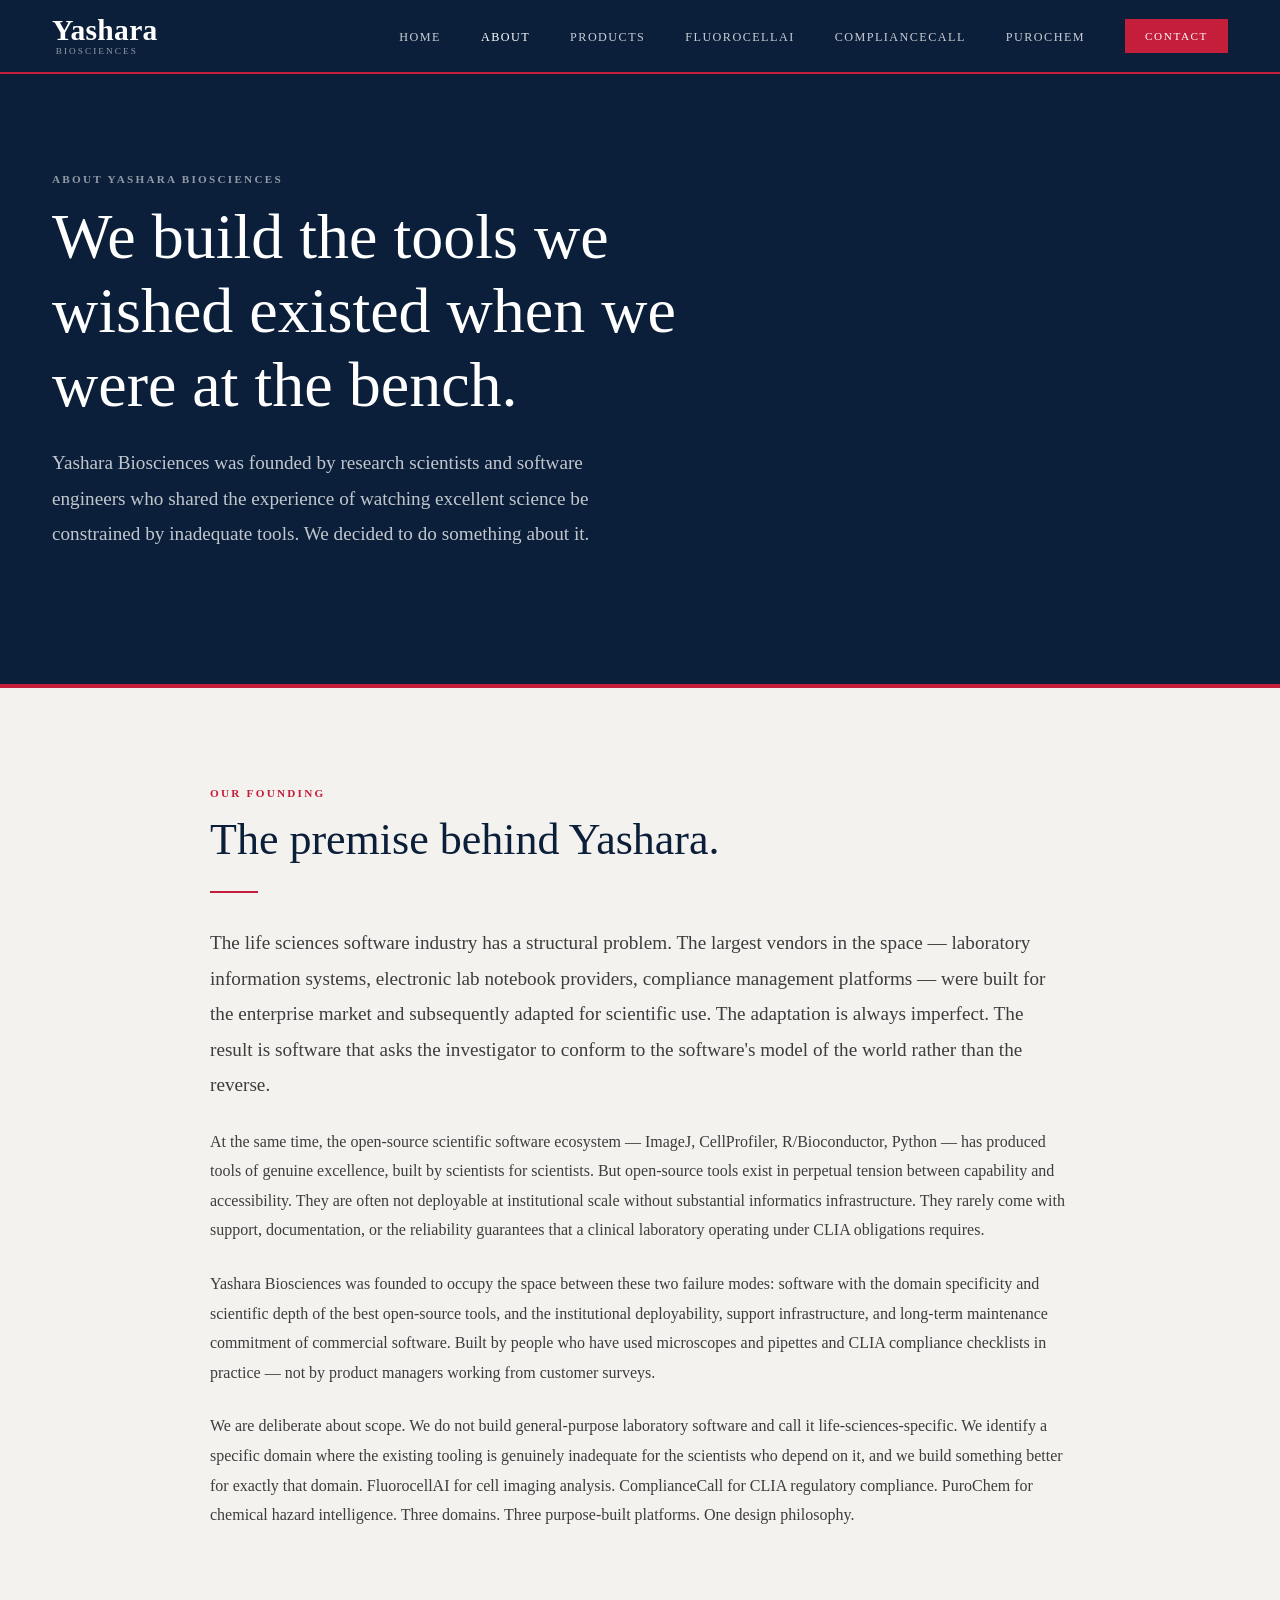
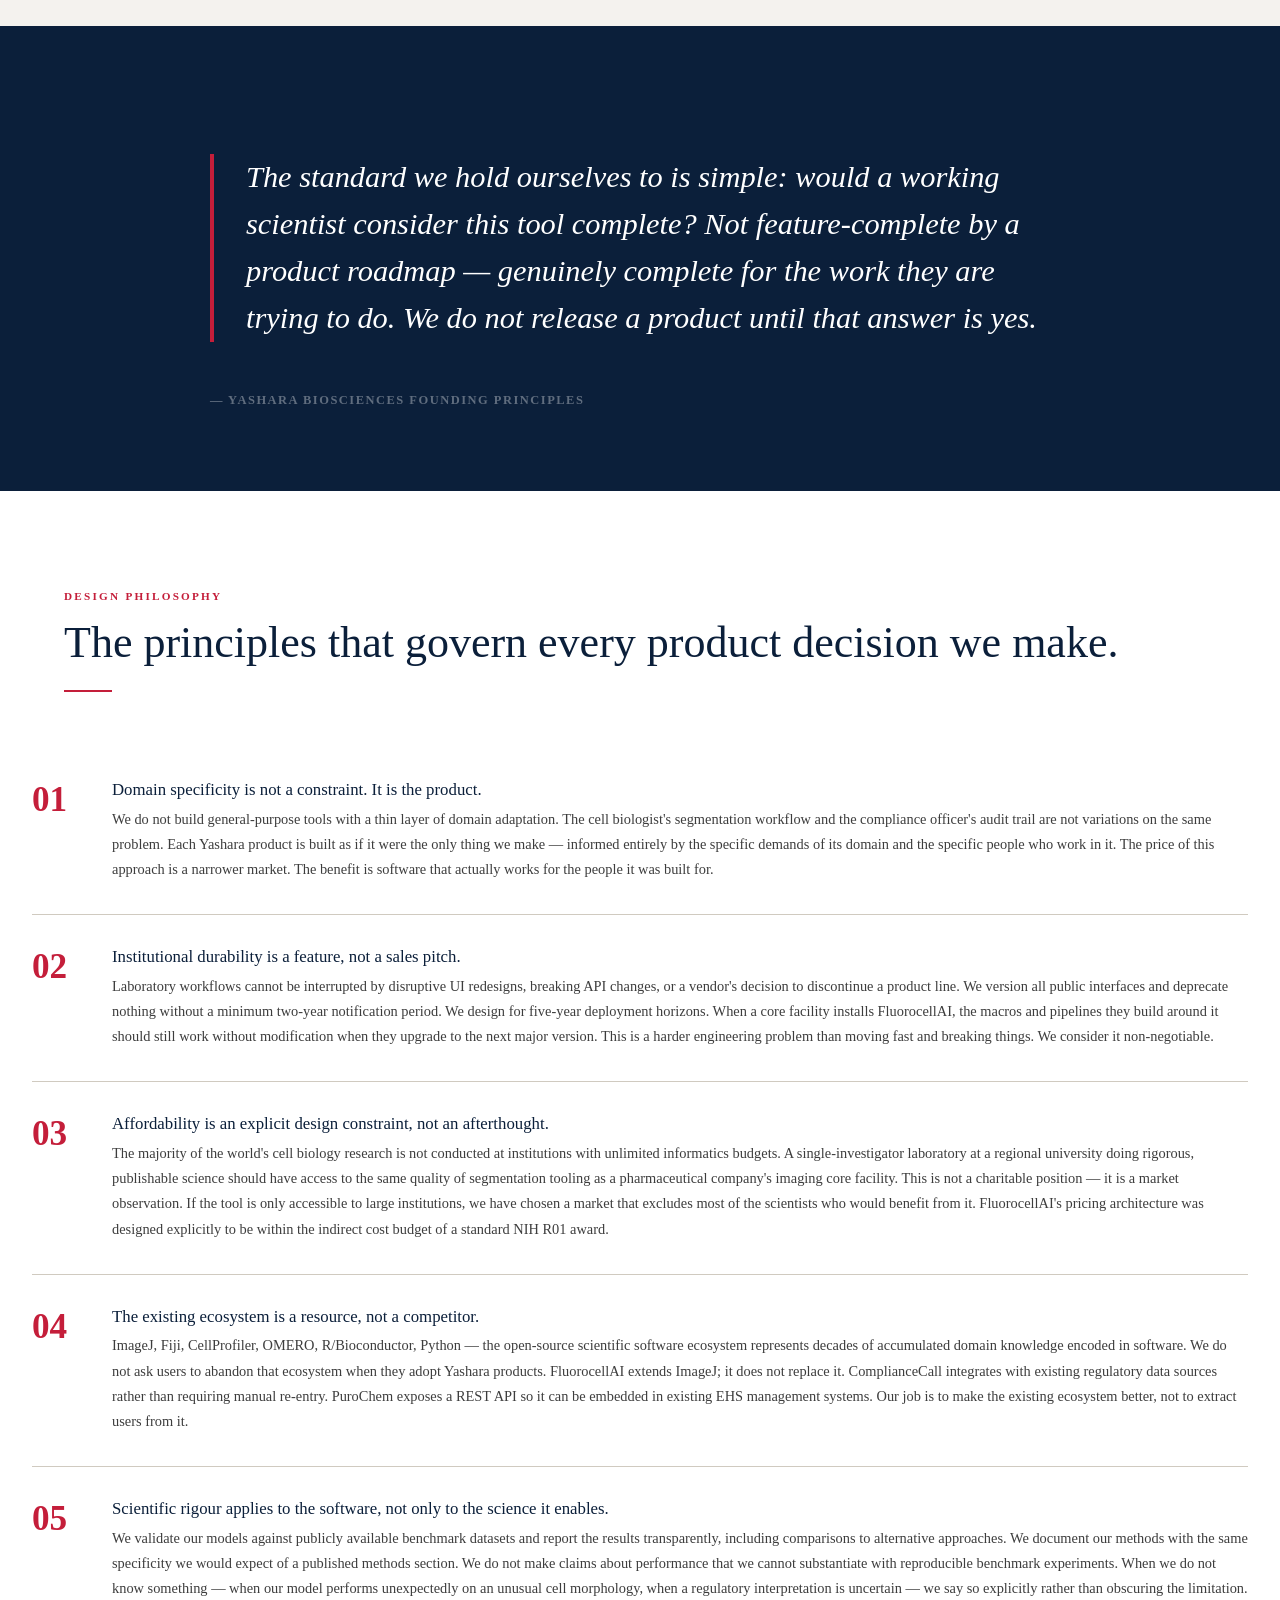
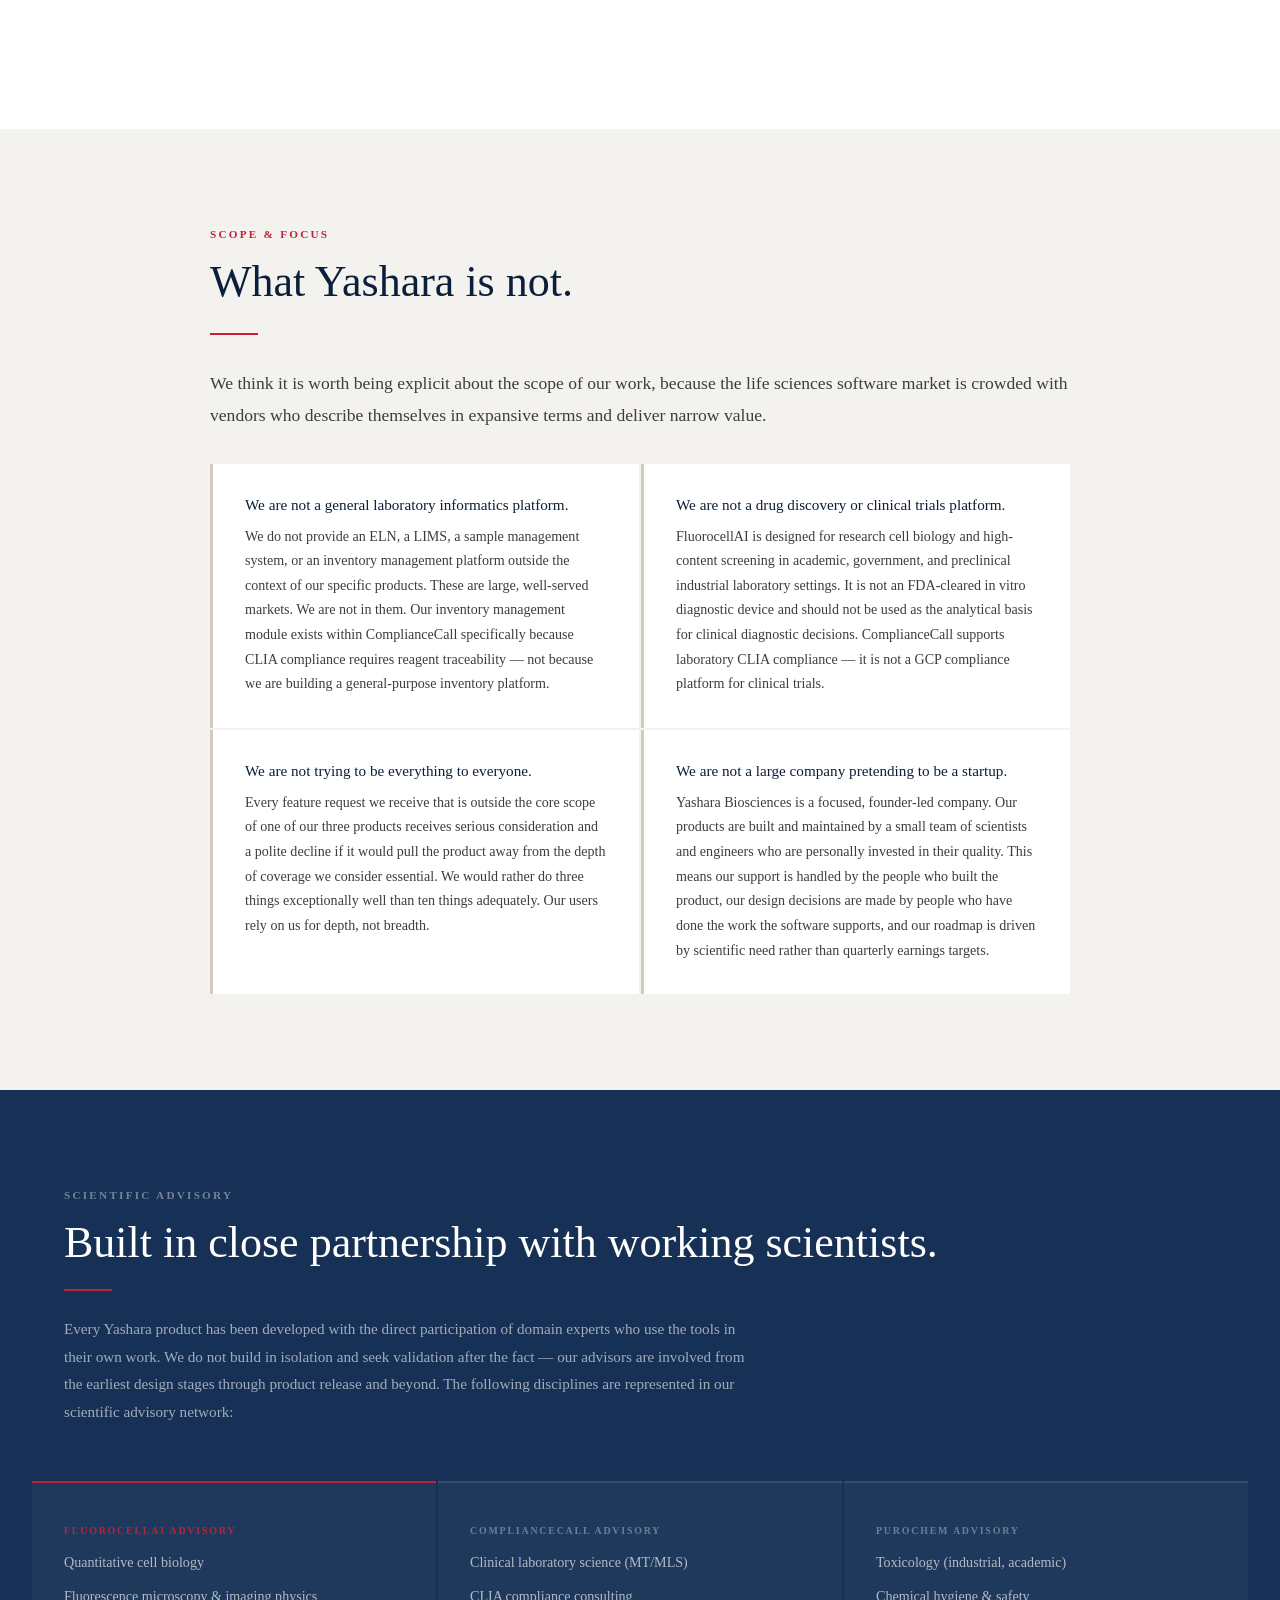
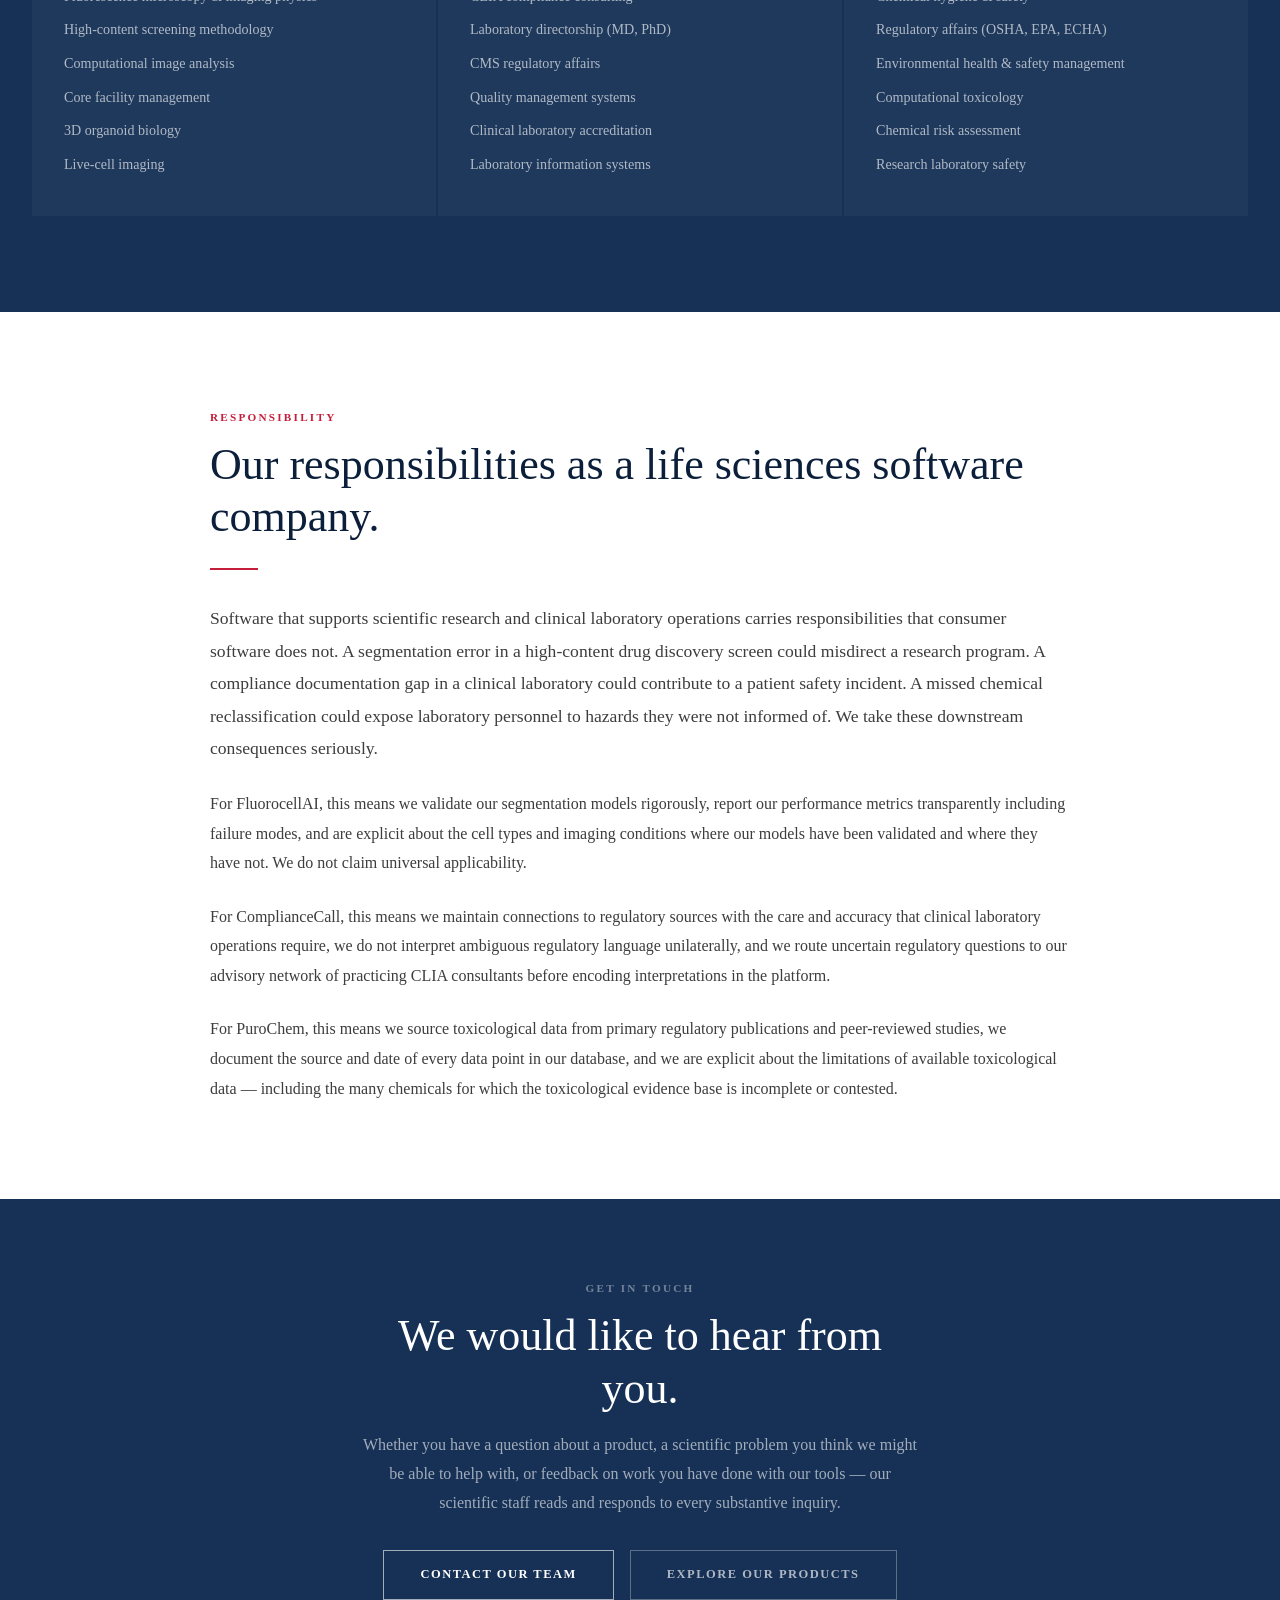
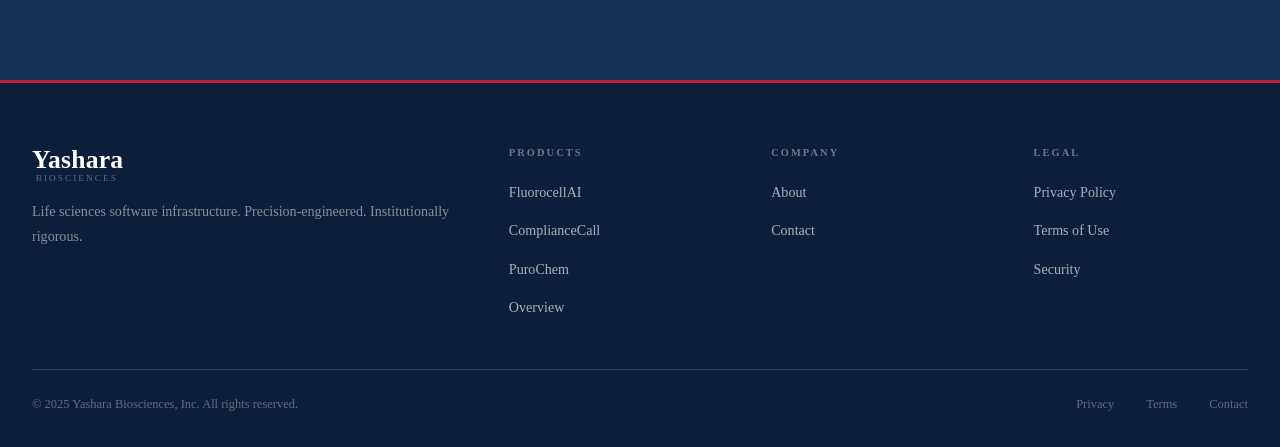
==== about.html @ 7030100b "Launch Yashara Biosciences website Full static site: homepage, about, products, FluorocellAI, Compli" ====
<!DOCTYPE html>
<html lang="en">
<head>
    <meta charset="UTF-8">
    <meta name="viewport" content="width=device-width, initial-scale=1.0">
    <title>About — Yashara Biosciences</title>
    <meta name="description" content="Yashara Biosciences: our founding premise, design philosophy, and the people building precision software infrastructure for the life sciences.">
    <link rel="icon" href="favicon.svg" type="image/svg+xml">
    <link rel="stylesheet" href="css/style.css">
    <link rel="stylesheet" href="css/product-themes.css">
</head>
<body>

<header class="site-header">
    <div class="nav-container">
        <a href="index.html" class="nav-logo"><span class="nav-logo-main">Yashara</span><span class="nav-logo-sub">Biosciences</span></a>
        <nav class="desktop-nav">
            <ul>
                <li><a href="index.html">Home</a></li>
                <li><a href="about.html" class="active">About</a></li>
                <li><a href="products.html">Products</a></li>
                <li><a href="fluorocellai.html">FluorocellAI</a></li>
                <li><a href="compliancecall.html">ComplianceCall</a></li>
                <li><a href="purochem.html">PuroChem</a></li>
                <li><a href="contact.html" class="nav-cta btn">Contact</a></li>
            </ul>
        </nav>
        <button class="hamburger" aria-label="Open menu"><span></span><span></span><span></span></button>
    </div>
    <nav class="mobile-nav">
        <button class="close-mobile-nav">&times;</button>
        <ul>
            <li><a href="index.html">Home</a></li>
            <li><a href="about.html">About</a></li>
            <li><a href="products.html">Products</a></li>
            <li><a href="fluorocellai.html">FluorocellAI</a></li>
            <li><a href="compliancecall.html">ComplianceCall</a></li>
            <li><a href="purochem.html">PuroChem</a></li>
            <li><a href="contact.html">Contact</a></li>
        </ul>
    </nav>
</header>

<!-- ===================== HERO ===================== -->
<section class="hero" style="min-height:420px;">
    <div class="hero-content" style="padding:6rem 2rem;">
        <span class="eyebrow">About Yashara Biosciences</span>
        <h1 class="hero-title" style="max-width:720px;">We build the tools we wished existed when we were at the bench.</h1>
        <p class="hero-body" style="max-width:580px;">Yashara Biosciences was founded by research scientists and software engineers who shared the experience of watching excellent science be constrained by inadequate tools. We decided to do something about it.</p>
    </div>
</section>

<!-- ===================== FOUNDING STORY ===================== -->
<section class="band-light" style="padding:6rem 2rem;">
    <div style="max-width:860px;margin:0 auto;">
        <span class="eyebrow">Our Founding</span>
        <h2 class="display-2" style="margin-bottom:1.5rem;">The premise behind Yashara.</h2>
        <span class="section-rule"></span>
        <div style="margin-top:2rem;display:flex;flex-direction:column;gap:1.5rem;">
            <p style="font-family:var(--font-serif);font-size:clamp(1.05rem,1.5vw,1.2rem);color:var(--text-mid);line-height:1.85;">The life sciences software industry has a structural problem. The largest vendors in the space — laboratory information systems, electronic lab notebook providers, compliance management platforms — were built for the enterprise market and subsequently adapted for scientific use. The adaptation is always imperfect. The result is software that asks the investigator to conform to the software's model of the world rather than the reverse.</p>
            <p style="line-height:1.85;color:var(--text-mid);">At the same time, the open-source scientific software ecosystem — ImageJ, CellProfiler, R/Bioconductor, Python — has produced tools of genuine excellence, built by scientists for scientists. But open-source tools exist in perpetual tension between capability and accessibility. They are often not deployable at institutional scale without substantial informatics infrastructure. They rarely come with support, documentation, or the reliability guarantees that a clinical laboratory operating under CLIA obligations requires.</p>
            <p style="line-height:1.85;color:var(--text-mid);">Yashara Biosciences was founded to occupy the space between these two failure modes: software with the domain specificity and scientific depth of the best open-source tools, and the institutional deployability, support infrastructure, and long-term maintenance commitment of commercial software. Built by people who have used microscopes and pipettes and CLIA compliance checklists in practice — not by product managers working from customer surveys.</p>
            <p style="line-height:1.85;color:var(--text-mid);">We are deliberate about scope. We do not build general-purpose laboratory software and call it life-sciences-specific. We identify a specific domain where the existing tooling is genuinely inadequate for the scientists who depend on it, and we build something better for exactly that domain. FluorocellAI for cell imaging analysis. ComplianceCall for CLIA regulatory compliance. PuroChem for chemical hazard intelligence. Three domains. Three purpose-built platforms. One design philosophy.</p>
        </div>
    </div>
</section>

<!-- ===================== PULL QUOTE ===================== -->
<section style="background:var(--navy);padding:5rem 2rem;">
    <div style="max-width:860px;margin:0 auto;">
        <div class="pull-quote" style="border-left-color:var(--red);color:#fff;max-width:100%;">
            The standard we hold ourselves to is simple: would a working scientist consider this tool complete? Not feature-complete by a product roadmap — genuinely complete for the work they are trying to do. We do not release a product until that answer is yes.
        </div>
        <div style="margin-top:1.5rem;font-size:0.78rem;font-weight:600;letter-spacing:0.12em;text-transform:uppercase;color:rgba(255,255,255,0.35);">— Yashara Biosciences Founding Principles</div>
    </div>
</section>

<!-- ===================== DESIGN PRINCIPLES ===================== -->
<section class="band-white" style="padding:6rem 2rem;">
    <div class="section-header">
        <span class="eyebrow">Design Philosophy</span>
        <h2 class="display-2">The principles that govern every product decision we make.</h2>
        <span class="section-rule"></span>
    </div>
    <div style="max-width:var(--max-w);margin:0 auto;">
        <div class="process-steps">
            <div class="process-step">
                <div class="process-step-num"></div>
                <div class="process-step-content">
                    <h4>Domain specificity is not a constraint. It is the product.</h4>
                    <p>We do not build general-purpose tools with a thin layer of domain adaptation. The cell biologist's segmentation workflow and the compliance officer's audit trail are not variations on the same problem. Each Yashara product is built as if it were the only thing we make — informed entirely by the specific demands of its domain and the specific people who work in it. The price of this approach is a narrower market. The benefit is software that actually works for the people it was built for.</p>
                </div>
            </div>
            <div class="process-step">
                <div class="process-step-num"></div>
                <div class="process-step-content">
                    <h4>Institutional durability is a feature, not a sales pitch.</h4>
                    <p>Laboratory workflows cannot be interrupted by disruptive UI redesigns, breaking API changes, or a vendor's decision to discontinue a product line. We version all public interfaces and deprecate nothing without a minimum two-year notification period. We design for five-year deployment horizons. When a core facility installs FluorocellAI, the macros and pipelines they build around it should still work without modification when they upgrade to the next major version. This is a harder engineering problem than moving fast and breaking things. We consider it non-negotiable.</p>
                </div>
            </div>
            <div class="process-step">
                <div class="process-step-num"></div>
                <div class="process-step-content">
                    <h4>Affordability is an explicit design constraint, not an afterthought.</h4>
                    <p>The majority of the world's cell biology research is not conducted at institutions with unlimited informatics budgets. A single-investigator laboratory at a regional university doing rigorous, publishable science should have access to the same quality of segmentation tooling as a pharmaceutical company's imaging core facility. This is not a charitable position — it is a market observation. If the tool is only accessible to large institutions, we have chosen a market that excludes most of the scientists who would benefit from it. FluorocellAI's pricing architecture was designed explicitly to be within the indirect cost budget of a standard NIH R01 award.</p>
                </div>
            </div>
            <div class="process-step">
                <div class="process-step-num"></div>
                <div class="process-step-content">
                    <h4>The existing ecosystem is a resource, not a competitor.</h4>
                    <p>ImageJ, Fiji, CellProfiler, OMERO, R/Bioconductor, Python — the open-source scientific software ecosystem represents decades of accumulated domain knowledge encoded in software. We do not ask users to abandon that ecosystem when they adopt Yashara products. FluorocellAI extends ImageJ; it does not replace it. ComplianceCall integrates with existing regulatory data sources rather than requiring manual re-entry. PuroChem exposes a REST API so it can be embedded in existing EHS management systems. Our job is to make the existing ecosystem better, not to extract users from it.</p>
                </div>
            </div>
            <div class="process-step">
                <div class="process-step-num"></div>
                <div class="process-step-content">
                    <h4>Scientific rigour applies to the software, not only to the science it enables.</h4>
                    <p>We validate our models against publicly available benchmark datasets and report the results transparently, including comparisons to alternative approaches. We document our methods with the same specificity we would expect of a published methods section. We do not make claims about performance that we cannot substantiate with reproducible benchmark experiments. When we do not know something — when our model performs unexpectedly on an unusual cell morphology, when a regulatory interpretation is uncertain — we say so explicitly rather than obscuring the limitation.</p>
                </div>
            </div>
        </div>
    </div>
</section>

<!-- ===================== WHAT WE ARE NOT ===================== -->
<section class="band-light" style="padding:6rem 2rem;">
    <div style="max-width:860px;margin:0 auto;">
        <span class="eyebrow">Scope &amp; Focus</span>
        <h2 class="display-2" style="margin-bottom:1.5rem;">What Yashara is not.</h2>
        <span class="section-rule"></span>
        <p style="margin-top:2rem;font-family:var(--font-serif);font-size:1.1rem;line-height:1.85;color:var(--text-mid);margin-bottom:1.5rem;">We think it is worth being explicit about the scope of our work, because the life sciences software market is crowded with vendors who describe themselves in expansive terms and deliver narrow value.</p>
        <div style="display:grid;grid-template-columns:1fr 1fr;gap:2px;margin-top:2rem;">
            <div style="background:var(--white);padding:2rem 2rem;border-left:3px solid var(--rule);">
                <h4 style="font-size:0.95rem;color:var(--navy);margin-bottom:0.6rem;">We are not a general laboratory informatics platform.</h4>
                <p style="font-size:0.88rem;line-height:1.75;color:var(--text-mid);">We do not provide an ELN, a LIMS, a sample management system, or an inventory management platform outside the context of our specific products. These are large, well-served markets. We are not in them. Our inventory management module exists within ComplianceCall specifically because CLIA compliance requires reagent traceability — not because we are building a general-purpose inventory platform.</p>
            </div>
            <div style="background:var(--white);padding:2rem 2rem;border-left:3px solid var(--rule);">
                <h4 style="font-size:0.95rem;color:var(--navy);margin-bottom:0.6rem;">We are not a drug discovery or clinical trials platform.</h4>
                <p style="font-size:0.88rem;line-height:1.75;color:var(--text-mid);">FluorocellAI is designed for research cell biology and high-content screening in academic, government, and preclinical industrial laboratory settings. It is not an FDA-cleared in vitro diagnostic device and should not be used as the analytical basis for clinical diagnostic decisions. ComplianceCall supports laboratory CLIA compliance — it is not a GCP compliance platform for clinical trials.</p>
            </div>
            <div style="background:var(--white);padding:2rem 2rem;border-left:3px solid var(--rule);">
                <h4 style="font-size:0.95rem;color:var(--navy);margin-bottom:0.6rem;">We are not trying to be everything to everyone.</h4>
                <p style="font-size:0.88rem;line-height:1.75;color:var(--text-mid);">Every feature request we receive that is outside the core scope of one of our three products receives serious consideration and a polite decline if it would pull the product away from the depth of coverage we consider essential. We would rather do three things exceptionally well than ten things adequately. Our users rely on us for depth, not breadth.</p>
            </div>
            <div style="background:var(--white);padding:2rem 2rem;border-left:3px solid var(--rule);">
                <h4 style="font-size:0.95rem;color:var(--navy);margin-bottom:0.6rem;">We are not a large company pretending to be a startup.</h4>
                <p style="font-size:0.88rem;line-height:1.75;color:var(--text-mid);">Yashara Biosciences is a focused, founder-led company. Our products are built and maintained by a small team of scientists and engineers who are personally invested in their quality. This means our support is handled by the people who built the product, our design decisions are made by people who have done the work the software supports, and our roadmap is driven by scientific need rather than quarterly earnings targets.</p>
            </div>
        </div>
    </div>
</section>

<!-- ===================== SCIENTIFIC ADVISORY ===================== -->
<section class="band-dark" style="padding:6rem 2rem;">
    <div class="section-header" style="max-width:var(--max-w);margin-bottom:3.5rem;">
        <span class="eyebrow" style="color:rgba(255,255,255,0.4);">Scientific Advisory</span>
        <h2 class="display-2" style="color:#fff;margin-bottom:0.75rem;">Built in close partnership with working scientists.</h2>
        <span class="section-rule"></span>
        <p style="color:rgba(255,255,255,0.6);font-size:0.95rem;line-height:1.8;max-width:700px;margin-top:1.5rem;">Every Yashara product has been developed with the direct participation of domain experts who use the tools in their own work. We do not build in isolation and seek validation after the fact — our advisors are involved from the earliest design stages through product release and beyond. The following disciplines are represented in our scientific advisory network:</p>
    </div>
    <div style="max-width:var(--max-w);margin:0 auto;display:grid;grid-template-columns:repeat(3,1fr);gap:2px;">
        <div style="background:rgba(255,255,255,0.04);padding:2.5rem 2rem;border-top:2px solid var(--red);">
            <div style="font-size:0.62rem;font-weight:600;letter-spacing:0.18em;text-transform:uppercase;color:var(--red);margin-bottom:0.75rem;">FluorocellAI Advisory</div>
            <ul style="list-style:none;display:flex;flex-direction:column;gap:0.65rem;font-size:0.88rem;color:rgba(255,255,255,0.65);">
                <li>Quantitative cell biology</li>
                <li>Fluorescence microscopy &amp; imaging physics</li>
                <li>High-content screening methodology</li>
                <li>Computational image analysis</li>
                <li>Core facility management</li>
                <li>3D organoid biology</li>
                <li>Live-cell imaging</li>
            </ul>
        </div>
        <div style="background:rgba(255,255,255,0.04);padding:2.5rem 2rem;border-top:2px solid rgba(255,255,255,0.1);">
            <div style="font-size:0.62rem;font-weight:600;letter-spacing:0.18em;text-transform:uppercase;color:rgba(255,255,255,0.35);margin-bottom:0.75rem;">ComplianceCall Advisory</div>
            <ul style="list-style:none;display:flex;flex-direction:column;gap:0.65rem;font-size:0.88rem;color:rgba(255,255,255,0.65);">
                <li>Clinical laboratory science (MT/MLS)</li>
                <li>CLIA compliance consulting</li>
                <li>Laboratory directorship (MD, PhD)</li>
                <li>CMS regulatory affairs</li>
                <li>Quality management systems</li>
                <li>Clinical laboratory accreditation</li>
                <li>Laboratory information systems</li>
            </ul>
        </div>
        <div style="background:rgba(255,255,255,0.04);padding:2.5rem 2rem;border-top:2px solid rgba(255,255,255,0.1);">
            <div style="font-size:0.62rem;font-weight:600;letter-spacing:0.18em;text-transform:uppercase;color:rgba(255,255,255,0.35);margin-bottom:0.75rem;">PuroChem Advisory</div>
            <ul style="list-style:none;display:flex;flex-direction:column;gap:0.65rem;font-size:0.88rem;color:rgba(255,255,255,0.65);">
                <li>Toxicology (industrial, academic)</li>
                <li>Chemical hygiene &amp; safety</li>
                <li>Regulatory affairs (OSHA, EPA, ECHA)</li>
                <li>Environmental health &amp; safety management</li>
                <li>Computational toxicology</li>
                <li>Chemical risk assessment</li>
                <li>Research laboratory safety</li>
            </ul>
        </div>
    </div>
</section>

<!-- ===================== APPROACH TO RESEARCH ETHICS ===================== -->
<section class="band-white" style="padding:6rem 2rem;">
    <div style="max-width:860px;margin:0 auto;">
        <span class="eyebrow">Responsibility</span>
        <h2 class="display-2" style="margin-bottom:1.5rem;">Our responsibilities as a life sciences software company.</h2>
        <span class="section-rule"></span>
        <div style="margin-top:2rem;display:flex;flex-direction:column;gap:1.5rem;">
            <p style="font-family:var(--font-serif);font-size:1.1rem;line-height:1.85;color:var(--text-mid);">Software that supports scientific research and clinical laboratory operations carries responsibilities that consumer software does not. A segmentation error in a high-content drug discovery screen could misdirect a research program. A compliance documentation gap in a clinical laboratory could contribute to a patient safety incident. A missed chemical reclassification could expose laboratory personnel to hazards they were not informed of. We take these downstream consequences seriously.</p>
            <p style="line-height:1.85;color:var(--text-mid);">For FluorocellAI, this means we validate our segmentation models rigorously, report our performance metrics transparently including failure modes, and are explicit about the cell types and imaging conditions where our models have been validated and where they have not. We do not claim universal applicability.</p>
            <p style="line-height:1.85;color:var(--text-mid);">For ComplianceCall, this means we maintain connections to regulatory sources with the care and accuracy that clinical laboratory operations require, we do not interpret ambiguous regulatory language unilaterally, and we route uncertain regulatory questions to our advisory network of practicing CLIA consultants before encoding interpretations in the platform.</p>
            <p style="line-height:1.85;color:var(--text-mid);">For PuroChem, this means we source toxicological data from primary regulatory publications and peer-reviewed studies, we document the source and date of every data point in our database, and we are explicit about the limitations of available toxicological data — including the many chemicals for which the toxicological evidence base is incomplete or contested.</p>
        </div>
    </div>
</section>

<!-- ===================== CONTACT CTA ===================== -->
<section class="band-dark" style="padding:5rem 2rem;text-align:center;">
    <div style="max-width:560px;margin:0 auto;" class="fade-up">
        <span class="eyebrow" style="color:rgba(255,255,255,0.4);">Get in Touch</span>
        <h2 class="display-2" style="color:#fff;margin-bottom:1rem;">We would like to hear from you.</h2>
        <p style="color:rgba(255,255,255,0.6);line-height:1.8;margin-bottom:2rem;">Whether you have a question about a product, a scientific problem you think we might be able to help with, or feedback on work you have done with our tools — our scientific staff reads and responds to every substantive inquiry.</p>
        <div style="display:flex;gap:1rem;justify-content:center;flex-wrap:wrap;">
            <a href="contact.html" class="btn btn-white">Contact Our Team</a>
            <a href="products.html" class="btn" style="border-color:rgba(255,255,255,0.3);color:rgba(255,255,255,0.65);">Explore Our Products</a>
        </div>
    </div>
</section>

<footer class="site-footer">
    <div class="footer-grid">
        <div class="footer-brand">
            <a href="index.html" class="nav-logo" style="text-decoration:none;"><span class="nav-logo-main">Yashara</span><span class="nav-logo-sub">Biosciences</span></a>
            <p>Life sciences software infrastructure. Precision-engineered. Institutionally rigorous.</p>
        </div>
        <div class="footer-col"><h5>Products</h5><ul><li><a href="fluorocellai.html">FluorocellAI</a></li><li><a href="compliancecall.html">ComplianceCall</a></li><li><a href="purochem.html">PuroChem</a></li><li><a href="products.html">Overview</a></li></ul></div>
        <div class="footer-col"><h5>Company</h5><ul><li><a href="about.html">About</a></li><li><a href="contact.html">Contact</a></li></ul></div>
        <div class="footer-col"><h5>Legal</h5><ul><li><a href="privacy.html">Privacy Policy</a></li><li><a href="terms.html">Terms of Use</a></li><li><a href="security.html">Security</a></li></ul></div>
    </div>
    <div class="footer-bottom">
        <p>&copy; 2025 Yashara Biosciences, Inc. All rights reserved.</p>
        <div style="display:flex;gap:2rem;"><a href="privacy.html">Privacy</a><a href="terms.html">Terms</a><a href="contact.html">Contact</a></div>
    </div>
</footer>
<script src="js/main.js"></script>
</body>
</html>
---- css/style.css ----
/* =========================================================
   YASHARA BIOSCIENCES — Core Stylesheet
   Austere, formal, enterprise life-sciences design
   ========================================================= */

/* System serif stack — no external font dependency */

/* ---------------------------------------------------------
   Custom Properties
   --------------------------------------------------------- */
:root {
    --navy:        #0B1F3A;   /* primary deep navy */
    --navy-mid:    #163155;   /* section backgrounds */
    --red:         #C41E3A;   /* Yashara accent red */
    --red-dark:    #9B1629;
    --off-white:   #F4F2EE;   /* page background */
    --white:       #FFFFFF;
    --text-dark:   #1A1A1A;
    --text-mid:    #3D3D3D;
    --text-light:  #6B6B6B;
    --rule:        #D0CAC0;   /* horizontal rule color */
    --rule-light:  rgba(255,255,255,0.15);

    --font-serif:  'Times New Roman', Times, Georgia, serif;
    --font-sans:   'Palatino Linotype', Palatino, 'Book Antiqua', Georgia, serif;

    --max-w:       1240px;
    --section-pad: 6rem 2rem;
}

/* ---------------------------------------------------------
   Reset & Base
   --------------------------------------------------------- */
*, *::before, *::after { box-sizing: border-box; margin: 0; padding: 0; }

html { scroll-behavior: smooth; font-size: 16px; }

body {
    font-family: var(--font-sans);
    background-color: var(--off-white);
    color: var(--text-dark);
    line-height: 1.65;
    overflow-x: hidden;
}

h1, h2, h3, h4, h5, h6 {
    font-family: var(--font-serif);
    font-weight: 500;
    line-height: 1.2;
    color: var(--navy);
}

p { color: var(--text-mid); font-size: 1rem; line-height: 1.75; }

a { color: var(--red); text-decoration: none; transition: color 0.2s; }
a:hover { color: var(--red-dark); }

img { display: block; max-width: 100%; }

hr { border: none; border-top: 1px solid var(--rule); margin: 2rem 0; }

.container {
    max-width: var(--max-w);
    margin: 0 auto;
    padding: 0 2rem;
}

/* ---------------------------------------------------------
   Typography Scale
   --------------------------------------------------------- */
.eyebrow {
    display: block;
    font-family: var(--font-sans);
    font-size: 0.7rem;
    font-weight: 600;
    letter-spacing: 0.2em;
    text-transform: uppercase;
    color: var(--red);
    margin-bottom: 0.75rem;
}

.display-1 { font-size: clamp(2.4rem, 5vw, 4rem); font-weight: 500; }
.display-2 { font-size: clamp(1.8rem, 3.5vw, 2.75rem); font-weight: 500; }
.display-3 { font-size: clamp(1.4rem, 2.5vw, 2rem); font-weight: 500; }
.lead {
    font-family: var(--font-serif);
    font-size: clamp(1.05rem, 1.5vw, 1.25rem);
    color: var(--text-mid);
    line-height: 1.8;
}

/* ---------------------------------------------------------
   Buttons
   --------------------------------------------------------- */
.btn {
    display: inline-block;
    font-family: var(--font-sans);
    font-size: 0.78rem;
    font-weight: 600;
    letter-spacing: 0.12em;
    text-transform: uppercase;
    padding: 0.85rem 2.25rem;
    border: 1.5px solid var(--navy);
    color: var(--navy);
    background: transparent;
    cursor: pointer;
    transition: background 0.2s, color 0.2s, border-color 0.2s;
    text-decoration: none;
}
.btn:hover { background: var(--navy); color: var(--white); border-color: var(--navy); }

.btn-primary {
    background: var(--red);
    color: var(--white);
    border-color: var(--red);
}
.btn-primary:hover { background: var(--red-dark); border-color: var(--red-dark); color: var(--white); }

.btn-white {
    background: transparent;
    color: var(--white);
    border-color: rgba(255,255,255,0.6);
}
.btn-white:hover { background: var(--white); color: var(--navy); border-color: var(--white); }

/* ---------------------------------------------------------
   Navigation
   --------------------------------------------------------- */
.site-header {
    position: sticky;
    top: 0;
    z-index: 1000;
    background: var(--navy);
    border-bottom: 2px solid var(--red);
}

.nav-container {
    max-width: var(--max-w);
    margin: 0 auto;
    padding: 0 2rem;
    display: flex;
    align-items: center;
    justify-content: space-between;
    height: 72px;
}

/* Logo */
.nav-logo {
    display: flex;
    flex-direction: column;
    line-height: 1;
    text-decoration: none;
    gap: 0;
}
.nav-logo-main {
    font-family: var(--font-serif);
    font-size: 1.85rem;
    font-weight: 600;
    color: var(--white);
    letter-spacing: 0.01em;
    line-height: 1;
}
.nav-logo-sub {
    font-family: var(--font-sans);
    font-size: 0.58rem;
    font-weight: 400;
    color: rgba(255,255,255,0.55);
    letter-spacing: 0.22em;
    text-transform: uppercase;
    margin-top: 2px;
    padding-left: 0.4em;
    line-height: 1;
}

/* Desktop Nav */
.desktop-nav ul {
    list-style: none;
    display: flex;
    gap: 2.5rem;
    align-items: center;
}
.desktop-nav a {
    font-family: var(--font-sans);
    font-size: 0.76rem;
    font-weight: 500;
    letter-spacing: 0.12em;
    text-transform: uppercase;
    color: rgba(255,255,255,0.78);
    transition: color 0.2s;
    text-decoration: none;
}
.desktop-nav a:hover,
.desktop-nav a.active { color: var(--white); }

.desktop-nav .nav-cta {
    background: var(--red);
    color: var(--white);
    padding: 0.5rem 1.25rem;
    font-size: 0.7rem;
    letter-spacing: 0.14em;
    border: none;
}
.desktop-nav .nav-cta:hover { background: var(--red-dark); color: var(--white); }

/* Hamburger */
.hamburger {
    display: none;
    flex-direction: column;
    gap: 5px;
    background: none;
    border: none;
    cursor: pointer;
    padding: 0.5rem;
}
.hamburger span {
    display: block;
    width: 26px;
    height: 2px;
    background: var(--white);
}

/* Mobile Nav */
.mobile-nav {
    position: fixed;
    top: 0;
    left: -100vw;
    width: 280px;
    height: 100vh;
    background: var(--navy);
    border-right: 2px solid var(--red);
    z-index: 2000;
    padding: 2rem 1.5rem;
    display: flex;
    flex-direction: column;
    gap: 2rem;
    transition: left 0.3s ease;
}
.mobile-nav.open { left: 0; }
.close-mobile-nav {
    background: none;
    border: none;
    color: var(--white);
    font-size: 1.8rem;
    align-self: flex-end;
    cursor: pointer;
    line-height: 1;
}
.mobile-nav ul { list-style: none; display: flex; flex-direction: column; gap: 1.5rem; }
.mobile-nav a {
    color: rgba(255,255,255,0.85);
    font-size: 0.9rem;
    font-weight: 500;
    letter-spacing: 0.1em;
    text-transform: uppercase;
    text-decoration: none;
}
.mobile-nav a:hover { color: var(--white); }

@media (max-width: 900px) {
    .desktop-nav { display: none; }
    .hamburger { display: flex; }
}

/* ---------------------------------------------------------
   Hero — Full-Width Masthead
   --------------------------------------------------------- */
.hero {
    position: relative;
    width: 100%;
    min-height: 560px;
    display: flex;
    align-items: center;
    background: var(--navy);
    overflow: hidden;
}

.hero-bg {
    position: absolute;
    inset: 0;
    background-size: cover;
    background-position: center;
    opacity: 0.18;
}

.hero-content {
    position: relative;
    z-index: 2;
    max-width: var(--max-w);
    margin: 0 auto;
    padding: 5rem 2rem;
    width: 100%;
}

.hero-content .eyebrow { color: rgba(255,255,255,0.55); }

.hero-title {
    color: var(--white);
    font-size: clamp(2.4rem, 5vw, 4rem);
    font-weight: 500;
    max-width: 760px;
    margin-bottom: 1.5rem;
    line-height: 1.15;
}

.hero-body {
    font-family: var(--font-serif);
    font-size: clamp(1rem, 1.5vw, 1.2rem);
    color: rgba(255,255,255,0.75);
    max-width: 580px;
    line-height: 1.85;
    margin-bottom: 2.5rem;
}

.hero-actions { display: flex; gap: 1rem; flex-wrap: wrap; }

/* Hero Divider — red accent bar at bottom */
.hero::after {
    content: '';
    position: absolute;
    bottom: 0;
    left: 0;
    width: 100%;
    height: 4px;
    background: var(--red);
}

/* ---------------------------------------------------------
   Section — Mission / Scope Band
   --------------------------------------------------------- */
.band-dark {
    background: var(--navy-mid);
    color: var(--white);
    padding: var(--section-pad);
}
.band-dark p { color: rgba(255,255,255,0.75); }
.band-dark h2 { color: var(--white); }

.band-light {
    background: var(--off-white);
    padding: var(--section-pad);
}

.band-white {
    background: var(--white);
    padding: var(--section-pad);
}

.band-red {
    background: var(--red);
    padding: var(--section-pad);
}
.band-red h2, .band-red p, .band-red .eyebrow { color: var(--white); }

/* ---------------------------------------------------------
   Section Titles
   --------------------------------------------------------- */
.section-header {
    max-width: var(--max-w);
    margin: 0 auto 3.5rem;
    padding: 0 2rem;
}
.section-header.centered { text-align: center; }
.section-header h2 { margin-bottom: 1rem; }
.section-header p { max-width: 680px; }
.section-header.centered p { margin: 0 auto; }

/* Decorative rule under section titles */
.section-rule {
    display: block;
    width: 48px;
    height: 2px;
    background: var(--red);
    margin: 1.25rem 0 0;
}
.section-header.centered .section-rule { margin: 1.25rem auto 0; }

/* ---------------------------------------------------------
   Product Cards Grid
   --------------------------------------------------------- */
.products-grid {
    max-width: var(--max-w);
    margin: 0 auto;
    padding: 0 2rem;
    display: grid;
    grid-template-columns: repeat(3, 1fr);
    gap: 2px;
}

.product-card {
    background: var(--white);
    padding: 2.5rem 2rem;
    border-top: 3px solid transparent;
    transition: border-color 0.25s, box-shadow 0.25s;
    position: relative;
}
.product-card:hover {
    border-top-color: var(--red);
    box-shadow: 0 8px 32px rgba(0,0,0,0.08);
}

.product-card .card-icon {
    width: 42px;
    height: 42px;
    margin-bottom: 1.5rem;
    opacity: 0.85;
}

.product-card h3 {
    font-size: 1.25rem;
    margin-bottom: 0.6rem;
    color: var(--navy);
}
.product-card .card-tag {
    font-family: var(--font-sans);
    font-size: 0.65rem;
    font-weight: 600;
    letter-spacing: 0.18em;
    text-transform: uppercase;
    color: var(--red);
    display: block;
    margin-bottom: 1rem;
}
.product-card p { font-size: 0.93rem; line-height: 1.7; color: var(--text-mid); }
.product-card .card-link {
    display: inline-block;
    margin-top: 1.5rem;
    font-size: 0.72rem;
    font-weight: 600;
    letter-spacing: 0.14em;
    text-transform: uppercase;
    color: var(--red);
    border-bottom: 1px solid currentColor;
    padding-bottom: 1px;
}
.product-card .card-link:hover { color: var(--red-dark); }

@media (max-width: 900px) {
    .products-grid { grid-template-columns: 1fr 1fr; }
}
@media (max-width: 600px) {
    .products-grid { grid-template-columns: 1fr; }
}

/* ---------------------------------------------------------
   Feature / Split Rows
   --------------------------------------------------------- */
.split-row {
    display: flex;
    align-items: stretch;
    min-height: 440px;
}
.split-row .split-text {
    flex: 1 1 50%;
    display: flex;
    flex-direction: column;
    justify-content: center;
    padding: 4rem 3rem 4rem 0;
}
.split-row .split-img {
    flex: 1 1 50%;
    overflow: hidden;
    min-height: 340px;
    background: var(--navy-mid);
}
.split-row .split-img img {
    width: 100%; height: 100%;
    object-fit: cover;
    opacity: 0.85;
}

.split-row.reverse .split-text { padding: 4rem 0 4rem 3rem; order: 2; }
.split-row.reverse .split-img { order: 1; }

@media (max-width: 800px) {
    .split-row { flex-direction: column; }
    .split-row .split-text { padding: 3rem 0; }
    .split-row.reverse .split-text { padding: 3rem 0; order: 2; }
    .split-row.reverse .split-img { order: 1; }
    .split-row .split-img { min-height: 240px; }
}

/* ---------------------------------------------------------
   Stats Bar
   --------------------------------------------------------- */
.stats-bar {
    background: var(--navy);
    padding: 3rem 2rem;
}
.stats-bar-inner {
    max-width: var(--max-w);
    margin: 0 auto;
    display: grid;
    grid-template-columns: repeat(4, 1fr);
    gap: 2rem;
    text-align: center;
}
.stat-num {
    font-family: var(--font-serif);
    font-size: 2.5rem;
    font-weight: 600;
    color: var(--white);
    line-height: 1;
    margin-bottom: 0.4rem;
}
.stat-num sup { font-size: 1.2rem; vertical-align: super; }
.stat-label {
    font-family: var(--font-sans);
    font-size: 0.7rem;
    font-weight: 500;
    letter-spacing: 0.15em;
    text-transform: uppercase;
    color: rgba(255,255,255,0.5);
}

@media (max-width: 700px) {
    .stats-bar-inner { grid-template-columns: 1fr 1fr; gap: 2rem 1rem; }
}

/* ---------------------------------------------------------
   Feature List (Spec-style)
   --------------------------------------------------------- */
.feature-list {
    list-style: none;
    display: flex;
    flex-direction: column;
    gap: 1rem;
    margin-top: 2rem;
}
.feature-list li {
    display: flex;
    gap: 1rem;
    align-items: flex-start;
    font-size: 0.93rem;
    color: var(--text-mid);
    line-height: 1.65;
}
.feature-list .fi-bullet {
    flex-shrink: 0;
    width: 18px;
    height: 18px;
    margin-top: 2px;
}

/* ---------------------------------------------------------
   Table — formal data presentation
   --------------------------------------------------------- */
.data-table {
    width: 100%;
    border-collapse: collapse;
    font-size: 0.88rem;
}
.data-table th {
    font-family: var(--font-sans);
    font-size: 0.65rem;
    font-weight: 600;
    letter-spacing: 0.18em;
    text-transform: uppercase;
    color: var(--text-light);
    border-bottom: 2px solid var(--navy);
    padding: 0.75rem 1rem;
    text-align: left;
}
.data-table td {
    padding: 0.85rem 1rem;
    border-bottom: 1px solid var(--rule);
    color: var(--text-mid);
    vertical-align: top;
}
.data-table tr:last-child td { border-bottom: none; }

/* ---------------------------------------------------------
   Testimonial / Quote Block
   --------------------------------------------------------- */
.quote-block {
    border-left: 3px solid var(--red);
    padding-left: 1.75rem;
    margin: 2rem 0;
}
.quote-block blockquote {
    font-family: var(--font-serif);
    font-size: 1.35rem;
    font-style: italic;
    color: var(--navy);
    line-height: 1.7;
    margin-bottom: 0.75rem;
}
.quote-block cite {
    font-size: 0.78rem;
    font-weight: 600;
    letter-spacing: 0.1em;
    text-transform: uppercase;
    color: var(--text-light);
}

/* ---------------------------------------------------------
   Contact Form
   --------------------------------------------------------- */
.contact-form-wrap {
    max-width: 640px;
    margin: 0 auto;
}
.form-grid {
    display: grid;
    grid-template-columns: 1fr 1fr;
    gap: 1.25rem;
}
.form-group {
    display: flex;
    flex-direction: column;
    gap: 0.35rem;
}
.form-group.full { grid-column: span 2; }
.form-group label {
    font-family: var(--font-sans);
    font-size: 0.68rem;
    font-weight: 600;
    letter-spacing: 0.14em;
    text-transform: uppercase;
    color: var(--text-mid);
}
.form-group input,
.form-group select,
.form-group textarea {
    width: 100%;
    border: 1px solid var(--rule);
    background: var(--white);
    padding: 0.7rem 0.85rem;
    font-family: var(--font-sans);
    font-size: 0.9rem;
    color: var(--text-dark);
    outline: none;
    transition: border-color 0.2s;
    border-radius: 0;
    appearance: none;
}
.form-group input:focus,
.form-group select:focus,
.form-group textarea:focus {
    border-color: var(--navy);
}
.form-group textarea { resize: vertical; min-height: 140px; }
.form-submit-row { margin-top: 1.5rem; }
.form-status { margin-top: 1rem; font-size: 0.85rem; }

/* Dark-background form inputs (product page contact sections) */
.form-group input[style*="rgba(255,255,255"],
.form-group textarea[style*="rgba(255,255,255"] {
    width: 100%;
}
.form-group input:focus,
.form-group select:focus,
.form-group textarea:focus {
    border-color: currentColor;
    opacity: 1;
}

@media (max-width: 600px) {
    .form-grid { grid-template-columns: 1fr; }
    .form-group.full { grid-column: 1; }
}

/* ---------------------------------------------------------
   Footer
   --------------------------------------------------------- */
.site-footer {
    background: var(--navy);
    color: rgba(255,255,255,0.65);
    padding: 4rem 2rem 2rem;
    border-top: 3px solid var(--red);
}
.footer-grid {
    max-width: var(--max-w);
    margin: 0 auto;
    display: grid;
    grid-template-columns: 2fr 1fr 1fr 1fr;
    gap: 3rem;
    padding-bottom: 3rem;
    border-bottom: 1px solid var(--rule-light);
}
.footer-brand .nav-logo-main {
    color: var(--white);
    font-size: 1.6rem;
}
.footer-brand .nav-logo-sub { color: rgba(255,255,255,0.35); }
.footer-brand p {
    color: rgba(255,255,255,0.5);
    font-size: 0.88rem;
    margin-top: 1rem;
    line-height: 1.75;
}
.footer-col h5 {
    font-family: var(--font-sans);
    font-size: 0.65rem;
    font-weight: 600;
    letter-spacing: 0.2em;
    text-transform: uppercase;
    color: rgba(255,255,255,0.4);
    margin-bottom: 1.25rem;
}
.footer-col ul { list-style: none; display: flex; flex-direction: column; gap: 0.75rem; }
.footer-col a {
    color: rgba(255,255,255,0.65);
    font-size: 0.88rem;
    text-decoration: none;
    transition: color 0.2s;
}
.footer-col a:hover { color: var(--white); }
.footer-bottom {
    max-width: var(--max-w);
    margin: 1.5rem auto 0;
    display: flex;
    justify-content: space-between;
    align-items: center;
    flex-wrap: wrap;
    gap: 1rem;
}
.footer-bottom p { font-size: 0.78rem; color: rgba(255,255,255,0.35); margin: 0; }
.footer-bottom a { color: rgba(255,255,255,0.35); font-size: 0.78rem; }
.footer-bottom a:hover { color: rgba(255,255,255,0.65); }

@media (max-width: 900px) {
    .footer-grid { grid-template-columns: 1fr 1fr; }
    .footer-brand { grid-column: span 2; }
}
@media (max-width: 560px) {
    .footer-grid { grid-template-columns: 1fr; }
    .footer-brand { grid-column: 1; }
}

/* ---------------------------------------------------------
   Animations
   --------------------------------------------------------- */
.fade-up {
    opacity: 0;
    transform: translateY(28px);
    transition: opacity 0.7s ease, transform 0.7s cubic-bezier(.23,1.01,.32,1);
}
.fade-up.visible { opacity: 1; transform: translateY(0); }

/* ---------------------------------------------------------
   Utility
   --------------------------------------------------------- */
.text-center { text-align: center; }
.text-white { color: var(--white) !important; }
.mt-1 { margin-top: 0.5rem; }
.mt-2 { margin-top: 1rem; }
.mt-3 { margin-top: 2rem; }
.mb-1 { margin-bottom: 0.5rem; }
.mb-2 { margin-bottom: 1rem; }
.mb-3 { margin-bottom: 2rem; }
.max-760 { max-width: 760px; }

/* Product page specific */
.capability-grid {
    max-width: var(--max-w);
    margin: 0 auto;
    padding: 0 2rem;
    display: grid;
    grid-template-columns: repeat(2, 1fr);
    gap: 2px;
}
.capability-item {
    background: var(--white);
    padding: 2.25rem 2rem;
    border-left: 3px solid transparent;
    transition: border-color 0.2s;
}
.capability-item:hover { border-left-color: var(--red); }
.capability-item h4 { font-size: 1rem; margin-bottom: 0.5rem; color: var(--navy); }
.capability-item p { font-size: 0.88rem; line-height: 1.65; color: var(--text-mid); }

@media (max-width: 700px) {
    .capability-grid { grid-template-columns: 1fr; }
}

/* Responsive 3-col grid helper */
.responsive-3col {
    grid-template-columns: repeat(3, 1fr);
}
@media (max-width: 800px) {
    .responsive-3col { grid-template-columns: 1fr !important; }
}

/* Pill badge */
.badge {
    display: inline-block;
    font-family: var(--font-sans);
    font-size: 0.62rem;
    font-weight: 600;
    letter-spacing: 0.14em;
    text-transform: uppercase;
    padding: 0.3rem 0.75rem;
    background: rgba(196,30,58,0.1);
    color: var(--red);
    border: 1px solid rgba(196,30,58,0.25);
}

/* Inline icon row */
.icon-row {
    display: flex;
    gap: 1rem;
    flex-wrap: wrap;
    margin-top: 1.5rem;
}
.icon-pill {
    display: flex;
    align-items: center;
    gap: 0.5rem;
    font-size: 0.78rem;
    font-weight: 500;
    color: var(--text-mid);
    background: var(--white);
    border: 1px solid var(--rule);
    padding: 0.4rem 0.85rem;
}

/* Wide table wrapper for horizontal scroll on mobile */
.table-wrap { overflow-x: auto; }

/* Compliance page feature panels */
.module-list {
    max-width: var(--max-w);
    margin: 0 auto;
    padding: 0 2rem;
    display: grid;
    grid-template-columns: repeat(3, 1fr);
    gap: 2px;
}
.module-item {
    background: var(--white);
    padding: 2rem 1.75rem;
    border-top: 3px solid transparent;
    transition: border-color 0.25s;
}
.module-item:hover { border-top-color: var(--red); }
.module-item h4 { font-size: 0.97rem; color: var(--navy); margin-bottom: 0.5rem; }
.module-item p { font-size: 0.85rem; color: var(--text-light); line-height: 1.65; }

@media (max-width: 900px) { .module-list { grid-template-columns: 1fr 1fr; } }
@media (max-width: 600px) { .module-list { grid-template-columns: 1fr; } }
---- css/product-themes.css ----
/* =========================================================
   YASHARA BIOSCIENCES — Per-Product Theme Overrides
   Each product maintains the global design system but uses
   distinct visual tokens so pages feel clearly differentiated.
   ========================================================= */

/* ---------------------------------------------------------
   FluorocellAI Theme
   Identity: precision optics, fluorescence, deep teal-to-navy
   Accent:   #0D7377 (teal) paired with global --red for CTAs
   --------------------------------------------------------- */
.theme-fluorocell {
    --product-accent:     #0D7377;
    --product-accent-mid: #0A5C5F;
    --product-accent-lt:  rgba(13,115,119,0.12);
    --product-bg-hero:    linear-gradient(135deg, #0B1F3A 0%, #083A3C 60%, #0D7377 100%);
    --product-bg-dark:    #083A3C;
    --product-stripe:     #0D7377;
}

.theme-fluorocell .site-header {
    border-bottom-color: var(--product-accent);
}
.theme-fluorocell .hero::after {
    background: var(--product-accent);
}
.theme-fluorocell .hero {
    background: var(--product-bg-hero);
}
.theme-fluorocell .eyebrow {
    color: var(--product-accent);
}
.theme-fluorocell .section-rule {
    background: var(--product-accent);
}
.theme-fluorocell .product-card:hover,
.theme-fluorocell .capability-item:hover {
    border-top-color: var(--product-accent);
}
.theme-fluorocell .card-link,
.theme-fluorocell .card-tag {
    color: var(--product-accent);
}
.theme-fluorocell .btn-product {
    background: var(--product-accent);
    color: #fff;
    border-color: var(--product-accent);
}
.theme-fluorocell .btn-product:hover {
    background: var(--product-accent-mid);
    border-color: var(--product-accent-mid);
    color: #fff;
}
.theme-fluorocell .stat-accent { color: var(--product-accent); }

/* Fluorocell: vertical scan-line texture on hero */
.theme-fluorocell .hero-bg-overlay {
    background: repeating-linear-gradient(
        0deg,
        transparent,
        transparent 2px,
        rgba(13,115,119,0.04) 2px,
        rgba(13,115,119,0.04) 4px
    );
    position: absolute;
    inset: 0;
    z-index: 1;
    pointer-events: none;
}

/* Timeline / pipeline diagram */
.fc-pipeline {
    display: flex;
    align-items: center;
    gap: 0;
    overflow-x: auto;
    padding: 0 2rem;
}
.fc-pipeline-step {
    flex: 1 0 140px;
    text-align: center;
    padding: 1.5rem 1rem;
    background: var(--white);
    border-top: 3px solid var(--product-accent, #0D7377);
    position: relative;
}
.fc-pipeline-step::after {
    content: '→';
    position: absolute;
    right: -14px;
    top: 50%;
    transform: translateY(-50%);
    font-size: 1.2rem;
    color: var(--product-accent, #0D7377);
    z-index: 2;
}
.fc-pipeline-step:last-child::after { display: none; }
.fc-pipeline-step .step-num {
    font-family: var(--font-serif);
    font-size: 1.8rem;
    color: var(--product-accent, #0D7377);
    line-height: 1;
    margin-bottom: 0.4rem;
}
.fc-pipeline-step h5 {
    font-size: 0.8rem;
    font-weight: 600;
    color: var(--navy);
    margin-bottom: 0.3rem;
    font-family: var(--font-sans);
}
.fc-pipeline-step p {
    font-size: 0.75rem;
    color: var(--text-light);
    line-height: 1.5;
}

/* Benchmark table row highlight */
.benchmark-winner td:last-child {
    color: var(--product-accent, #0D7377);
    font-weight: 600;
}

/* ---------------------------------------------------------
   ComplianceCall Theme
   Identity: authority, regulation, institutional charcoal-slate
   Accent:   #2B4C7E (slate-blue) — conveys federal gravitas
   --------------------------------------------------------- */
.theme-compliance {
    --product-accent:     #2B4C7E;
    --product-accent-mid: #1E3A62;
    --product-accent-lt:  rgba(43,76,126,0.1);
    --product-bg-hero:    linear-gradient(160deg, #0B1F3A 0%, #1a2d50 50%, #2B4C7E 100%);
    --product-bg-dark:    #162238;
    --product-stripe:     #2B4C7E;
}

.theme-compliance .site-header {
    border-bottom-color: var(--product-accent);
}
.theme-compliance .hero::after {
    background: var(--product-accent);
}
.theme-compliance .hero {
    background: var(--product-bg-hero);
}
.theme-compliance .eyebrow {
    color: var(--product-accent);
}
.theme-compliance .section-rule {
    background: var(--product-accent);
}
.theme-compliance .module-item:hover {
    border-top-color: var(--product-accent);
}
.theme-compliance .capability-item:hover {
    border-left-color: var(--product-accent);
}
.theme-compliance .btn-product {
    background: var(--product-accent);
    color: #fff;
    border-color: var(--product-accent);
}
.theme-compliance .btn-product:hover {
    background: var(--product-accent-mid);
    border-color: var(--product-accent-mid);
    color: #fff;
}

/* Compliance: formal ledger grid pattern on hero */
.theme-compliance .hero-ledger-overlay {
    position: absolute;
    inset: 0;
    z-index: 1;
    pointer-events: none;
    background-image:
        linear-gradient(rgba(43,76,126,0.07) 1px, transparent 1px),
        linear-gradient(90deg, rgba(43,76,126,0.07) 1px, transparent 1px);
    background-size: 48px 48px;
}

/* Status badge variants */
.status-badge {
    display: inline-block;
    font-size: 0.62rem;
    font-weight: 700;
    letter-spacing: 0.12em;
    text-transform: uppercase;
    padding: 0.2rem 0.6rem;
    border-radius: 0;
}
.status-badge.compliant  { background: rgba(22,120,60,0.12);  color: #16783C; border: 1px solid rgba(22,120,60,0.3); }
.status-badge.attention  { background: rgba(196,120,0,0.12);  color: #8B6800; border: 1px solid rgba(196,120,0,0.3); }
.status-badge.deficiency { background: rgba(196,30,58,0.1);   color: #C41E3A; border: 1px solid rgba(196,30,58,0.25); }

/* Compliance: checklist rows */
.checklist-row {
    display: flex;
    align-items: flex-start;
    gap: 0.85rem;
    padding: 0.85rem 0;
    border-bottom: 1px solid var(--rule);
    font-size: 0.9rem;
}
.checklist-row:last-child { border-bottom: none; }
.checklist-check {
    flex-shrink: 0;
    width: 20px;
    height: 20px;
    background: rgba(43,76,126,0.1);
    border: 1.5px solid var(--product-accent, #2B4C7E);
    display: flex;
    align-items: center;
    justify-content: center;
    margin-top: 1px;
    color: var(--product-accent, #2B4C7E);
    font-size: 0.7rem;
    font-weight: 700;
}

/* ---------------------------------------------------------
   PuroChem Theme
   Identity: chemical hazard, warning, industrial amber-charcoal
   Accent:   #B5451B (deep amber-orange) — GHS warning palette
   --------------------------------------------------------- */
.theme-purochem {
    --product-accent:     #B5451B;
    --product-accent-mid: #8C3414;
    --product-accent-lt:  rgba(181,69,27,0.1);
    --product-bg-hero:    linear-gradient(150deg, #0B1F3A 0%, #1C1008 55%, #3D1A0A 100%);
    --product-bg-dark:    #1C1008;
    --product-stripe:     #B5451B;
}

.theme-purochem .site-header {
    border-bottom-color: var(--product-accent);
}
.theme-purochem .hero::after {
    background: var(--product-accent);
}
.theme-purochem .hero {
    background: var(--product-bg-hero);
}
.theme-purochem .eyebrow {
    color: var(--product-accent);
}
.theme-purochem .section-rule {
    background: var(--product-accent);
}
.theme-purochem .capability-item:hover {
    border-left-color: var(--product-accent);
}
.theme-purochem .btn-product {
    background: var(--product-accent);
    color: #fff;
    border-color: var(--product-accent);
}
.theme-purochem .btn-product:hover {
    background: var(--product-accent-mid);
    border-color: var(--product-accent-mid);
    color: #fff;
}

/* PuroChem: diagonal hazard stripe on hero (subtle) */
.theme-purochem .hero-hazard-overlay {
    position: absolute;
    inset: 0;
    z-index: 1;
    pointer-events: none;
    background: repeating-linear-gradient(
        -45deg,
        transparent,
        transparent 28px,
        rgba(181,69,27,0.04) 28px,
        rgba(181,69,27,0.04) 30px
    );
}

/* GHS Hazard band visual pill */
.ghs-band {
    display: inline-flex;
    align-items: center;
    gap: 0.4rem;
    font-size: 0.72rem;
    font-weight: 700;
    padding: 0.3rem 0.7rem;
    letter-spacing: 0.08em;
    text-transform: uppercase;
    border: 1.5px solid;
}
.ghs-band.band-1 { color: #8B0000; border-color: #8B0000; background: rgba(139,0,0,0.08); }
.ghs-band.band-2 { color: #B5451B; border-color: #B5451B; background: rgba(181,69,27,0.08); }
.ghs-band.band-3 { color: #B58A00; border-color: #B58A00; background: rgba(181,138,0,0.08); }
.ghs-band.band-4 { color: #2B6000; border-color: #2B6000; background: rgba(43,96,0,0.08); }
.ghs-band.band-5 { color: #4B5563; border-color: #4B5563; background: rgba(75,85,99,0.08); }
.ghs-band .band-dot {
    width: 8px; height: 8px; border-radius: 50%;
    flex-shrink: 0;
    background: currentColor;
}

/* Chemical timeline / change tracker */
.chem-timeline {
    position: relative;
    padding-left: 2rem;
}
.chem-timeline::before {
    content: '';
    position: absolute;
    left: 6px;
    top: 0; bottom: 0;
    width: 1.5px;
    background: var(--rule);
}
.chem-event {
    position: relative;
    padding: 0 0 1.75rem 1.25rem;
}
.chem-event::before {
    content: '';
    position: absolute;
    left: -1.55rem;
    top: 5px;
    width: 10px; height: 10px;
    border-radius: 50%;
    border: 2px solid var(--product-accent, #B5451B);
    background: var(--off-white);
}
.chem-event.upgrade::before { background: var(--product-accent, #B5451B); }
.chem-event-date {
    font-size: 0.68rem;
    font-weight: 600;
    letter-spacing: 0.12em;
    text-transform: uppercase;
    color: var(--text-light);
    margin-bottom: 0.3rem;
}
.chem-event-title {
    font-size: 0.95rem;
    font-weight: 600;
    color: var(--navy);
    margin-bottom: 0.25rem;
    font-family: var(--font-sans);
}
.chem-event-body {
    font-size: 0.85rem;
    color: var(--text-mid);
    line-height: 1.65;
}

/* ---------------------------------------------------------
   Shared cross-page components (robust additions)
   --------------------------------------------------------- */

/* Accordion / FAQ */
.faq-item {
    border-bottom: 1px solid var(--rule);
}
.faq-question {
    display: flex;
    justify-content: space-between;
    align-items: center;
    padding: 1.25rem 0;
    cursor: pointer;
    font-family: var(--font-serif);
    font-size: 1.05rem;
    color: var(--navy);
    user-select: none;
    list-style: none;
    gap: 1rem;
}
.faq-question::-webkit-details-marker { display: none; }
.faq-icon {
    flex-shrink: 0;
    width: 20px; height: 20px;
    border: 1.5px solid var(--navy);
    display: flex;
    align-items: center;
    justify-content: center;
    font-size: 1rem;
    font-family: var(--font-sans);
    line-height: 1;
    color: var(--navy);
    transition: transform 0.2s;
}
details[open] .faq-icon { transform: rotate(45deg); }
.faq-answer {
    padding: 0 0 1.25rem;
    font-size: 0.93rem;
    color: var(--text-mid);
    line-height: 1.8;
    max-width: 720px;
}

/* Large pull-quote */
.pull-quote {
    font-family: var(--font-serif);
    font-size: clamp(1.3rem, 2.5vw, 1.9rem);
    font-style: italic;
    color: var(--navy);
    line-height: 1.55;
    border-left: 4px solid var(--red);
    padding-left: 2rem;
    margin: 3rem 0;
    max-width: 700px;
}

/* Numbered process steps */
.process-steps {
    counter-reset: step;
    display: flex;
    flex-direction: column;
    gap: 0;
}
.process-step {
    counter-increment: step;
    display: grid;
    grid-template-columns: 56px 1fr;
    gap: 1.5rem;
    padding: 2rem 0;
    border-bottom: 1px solid var(--rule);
    align-items: flex-start;
}
.process-step:last-child { border-bottom: none; }
.process-step-num {
    font-family: var(--font-serif);
    font-size: 2.2rem;
    font-weight: 600;
    color: var(--red);
    line-height: 1;
    padding-top: 2px;
}
.process-step-num::before { content: counter(step, decimal-leading-zero); }
.process-step-content h4 {
    font-size: 1.05rem;
    margin-bottom: 0.4rem;
    color: var(--navy);
}
.process-step-content p {
    font-size: 0.9rem;
    color: var(--text-mid);
    line-height: 1.75;
}

/* Two-tone info card */
.info-card {
    display: grid;
    grid-template-columns: 3px 1fr;
}
.info-card-stripe { background: var(--red); }
.info-card-body { background: var(--white); padding: 1.5rem 1.75rem; }
.info-card-body h4 { font-size: 0.95rem; margin-bottom: 0.4rem; color: var(--navy); }
.info-card-body p  { font-size: 0.85rem; color: var(--text-mid); line-height: 1.65; }

/* Testimonial card */
.testimonial-card {
    background: var(--white);
    padding: 2.25rem 2rem;
    border-top: 3px solid var(--rule);
}
.testimonial-card blockquote {
    font-family: var(--font-serif);
    font-size: 1.05rem;
    font-style: italic;
    color: var(--text-dark);
    line-height: 1.75;
    margin-bottom: 1.25rem;
}
.testimonial-card blockquote::before { content: '\201C'; }
.testimonial-card blockquote::after  { content: '\201D'; }
.testimonial-meta { display: flex; flex-direction: column; gap: 0.15rem; }
.testimonial-name {
    font-size: 0.82rem;
    font-weight: 600;
    color: var(--navy);
    letter-spacing: 0.06em;
    text-transform: uppercase;
}
.testimonial-role { font-size: 0.78rem; color: var(--text-light); }

/* Broad feature table (for about / comparison) */
.feature-compare {
    width: 100%;
    border-collapse: collapse;
}
.feature-compare th {
    font-size: 0.68rem;
    font-weight: 600;
    letter-spacing: 0.16em;
    text-transform: uppercase;
    color: var(--text-light);
    border-bottom: 2px solid var(--navy);
    padding: 0.75rem 1.25rem;
    text-align: left;
    background: var(--off-white);
}
.feature-compare td {
    padding: 0.85rem 1.25rem;
    border-bottom: 1px solid var(--rule);
    font-size: 0.9rem;
    color: var(--text-mid);
    vertical-align: middle;
}
.feature-compare tr:last-child td { border-bottom: none; }
.check-y { color: #16783C; font-weight: 700; }
.check-n { color: var(--text-light); }

/* Sticky sidebar TOC (product pages) */
@media (min-width: 1040px) {
    .toc-layout {
        display: grid;
        grid-template-columns: 200px 1fr;
        gap: 4rem;
        align-items: start;
    }
    .toc-sidebar {
        position: sticky;
        top: 90px;
    }
}
.toc-sidebar ul {
    list-style: none;
    display: flex;
    flex-direction: column;
    gap: 0;
}
.toc-sidebar a {
    display: block;
    font-size: 0.78rem;
    color: var(--text-light);
    padding: 0.5rem 0 0.5rem 0.75rem;
    border-left: 2px solid var(--rule);
    text-decoration: none;
    transition: color 0.15s, border-color 0.15s;
    line-height: 1.4;
}
.toc-sidebar a:hover,
.toc-sidebar a.active {
    color: var(--navy);
    border-left-color: var(--red);
}
.toc-sidebar-label {
    font-size: 0.6rem;
    font-weight: 700;
    letter-spacing: 0.18em;
    text-transform: uppercase;
    color: var(--text-light);
    margin-bottom: 0.75rem;
}

/* Wide stat card row */
.wide-stats {
    display: grid;
    grid-template-columns: repeat(4, 1fr);
    border: 1px solid var(--rule);
}
.wide-stat {
    padding: 2.5rem 2rem;
    border-right: 1px solid var(--rule);
    text-align: center;
}
.wide-stat:last-child { border-right: none; }
.wide-stat-num {
    font-family: var(--font-serif);
    font-size: 2.75rem;
    font-weight: 600;
    color: var(--navy);
    line-height: 1;
    margin-bottom: 0.4rem;
}
.wide-stat-label {
    font-size: 0.72rem;
    font-weight: 500;
    letter-spacing: 0.12em;
    text-transform: uppercase;
    color: var(--text-light);
}
@media (max-width: 800px) {
    .wide-stats { grid-template-columns: 1fr 1fr; }
    .wide-stat { border-bottom: 1px solid var(--rule); }
}
@media (max-width: 500px) {
    .wide-stats { grid-template-columns: 1fr; }
}

/* Responsive utilities for inline grids */
@media (max-width: 800px) {
    .responsive-3col { grid-template-columns: 1fr !important; }
    .toc-layout { display: block; }
    .toc-sidebar { display: none; }
}
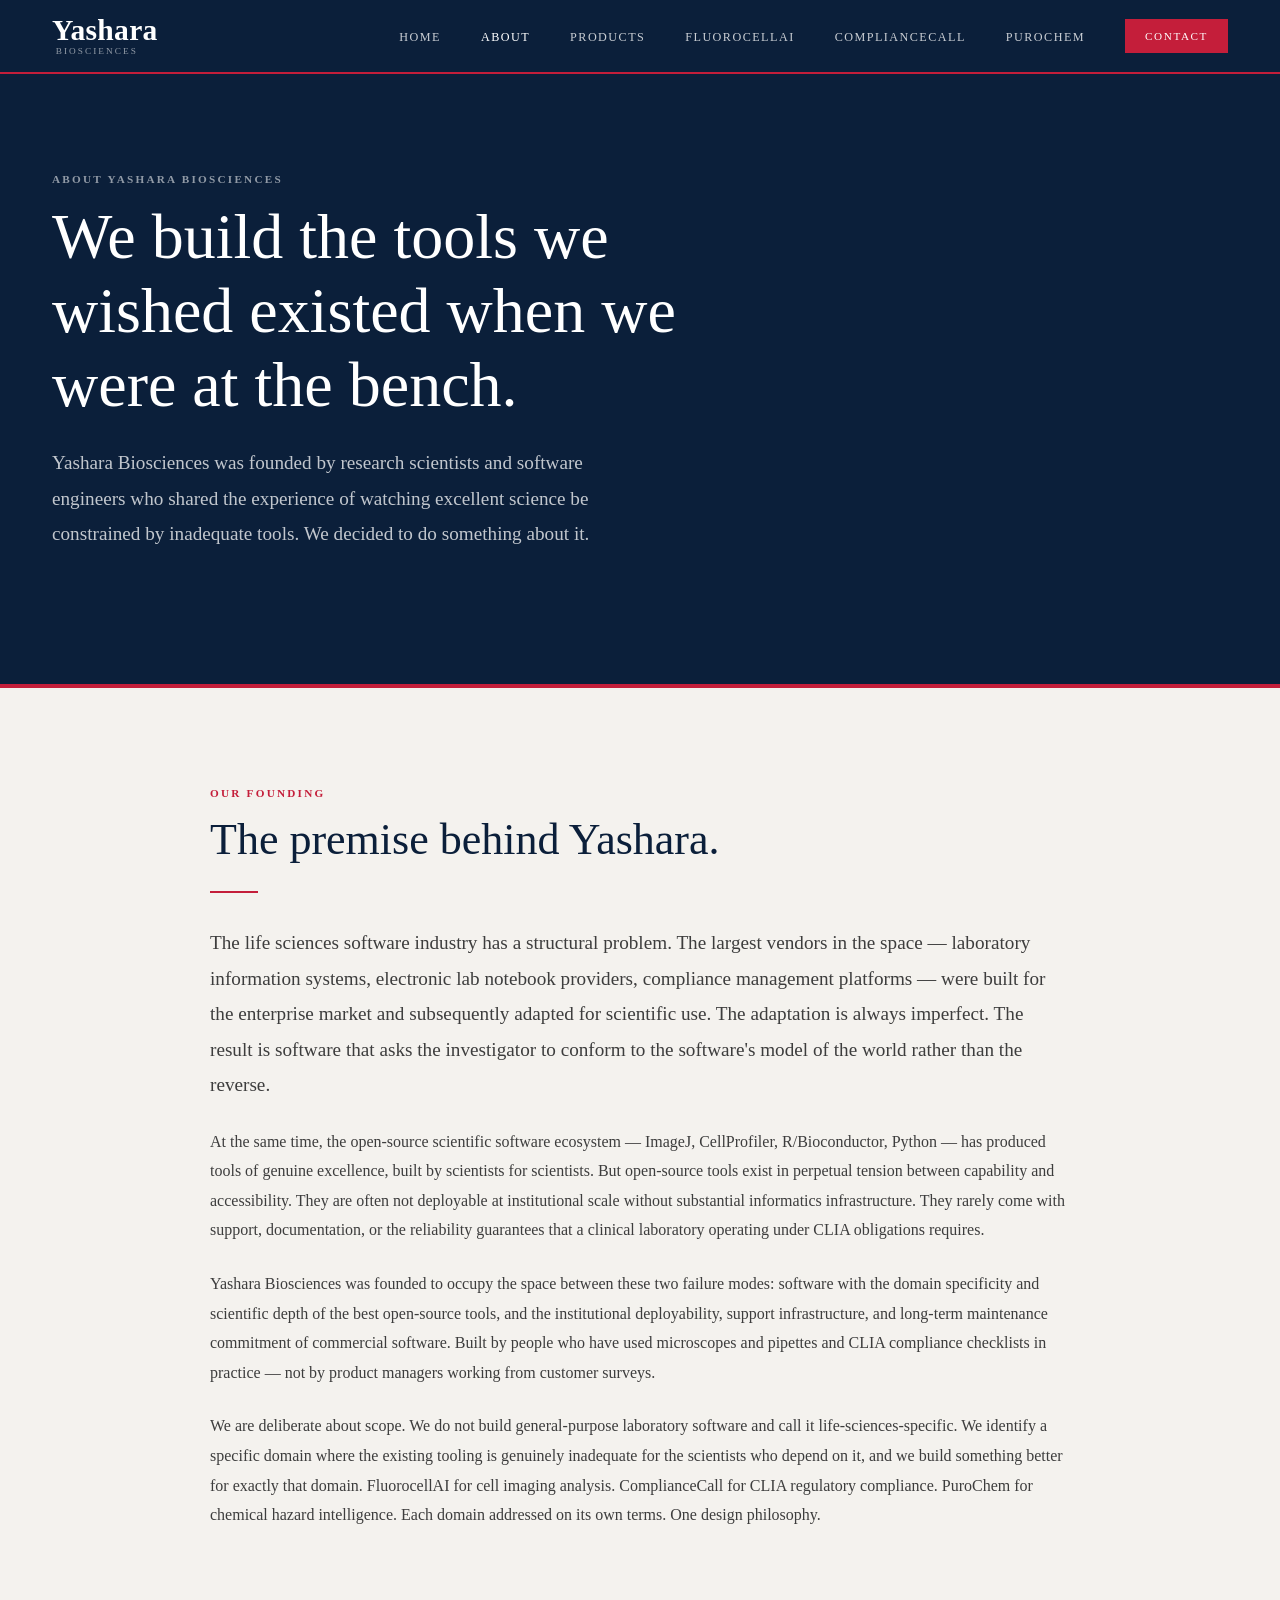
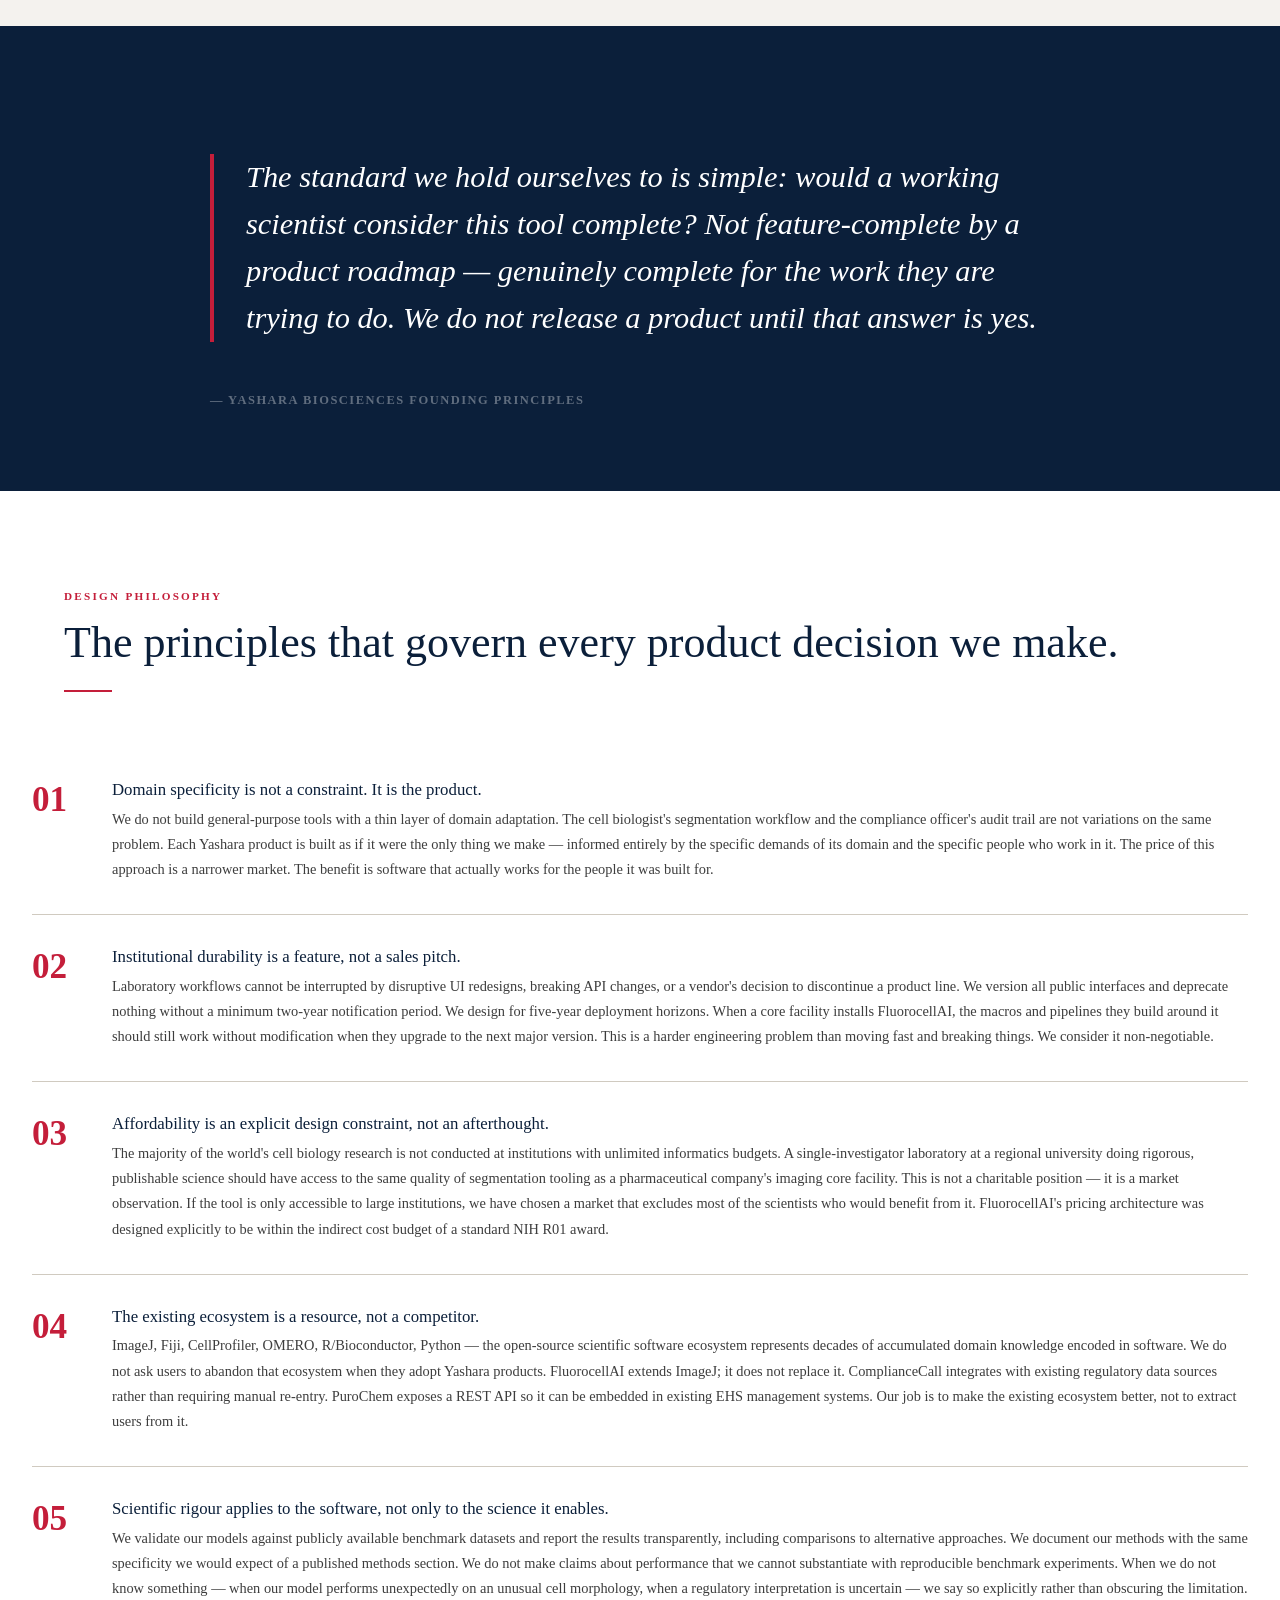
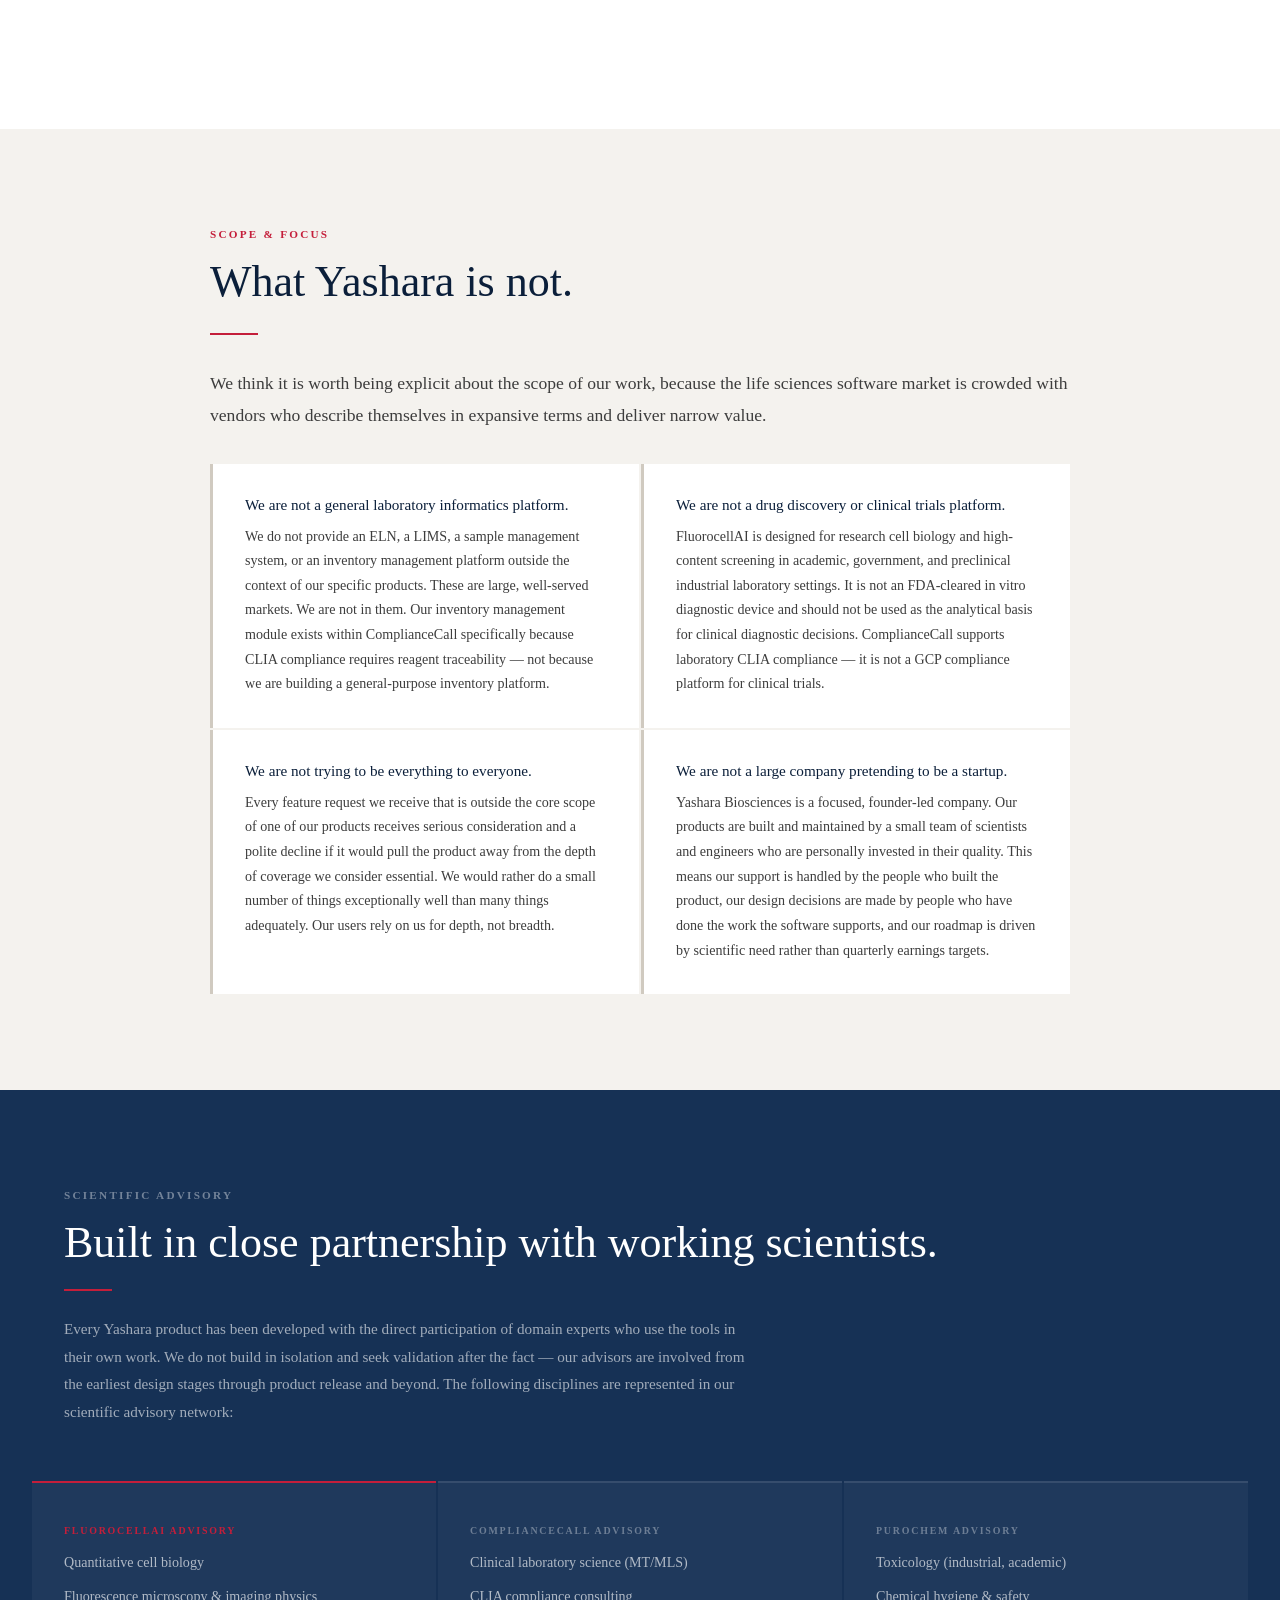
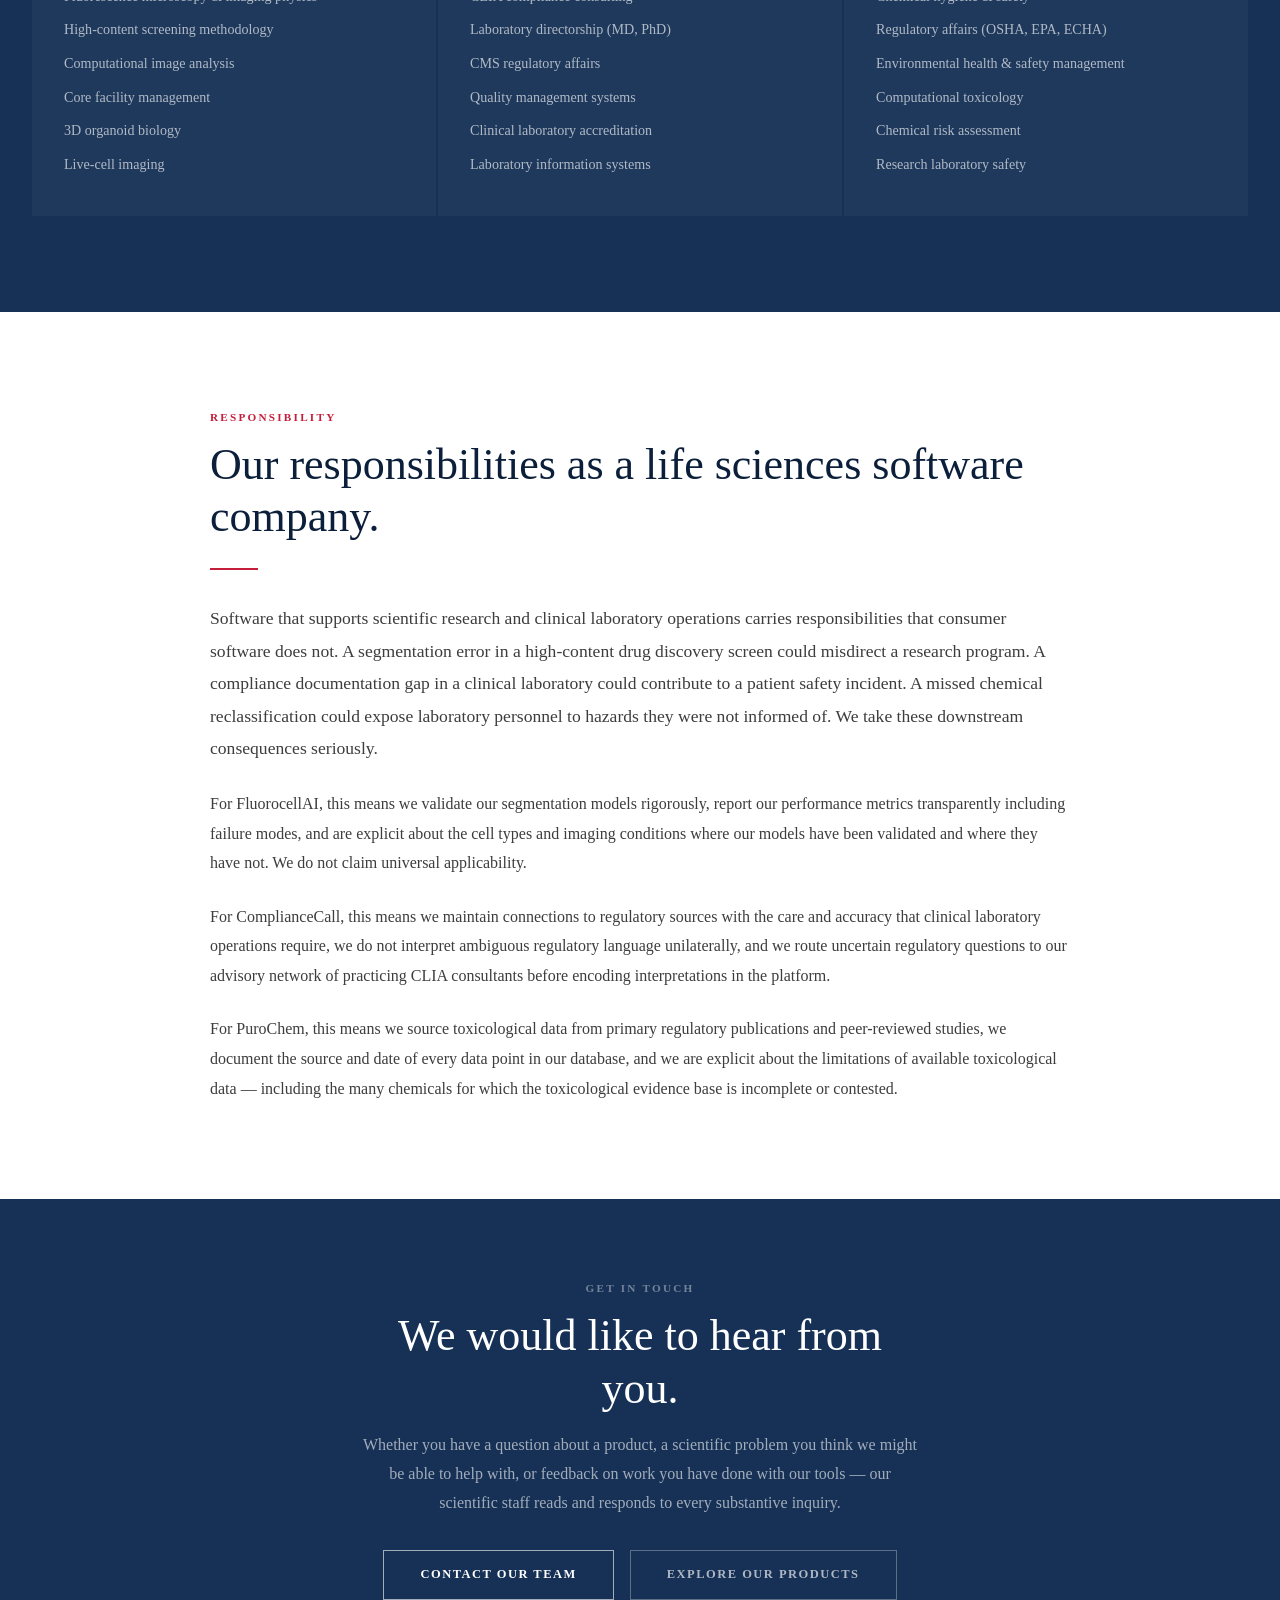
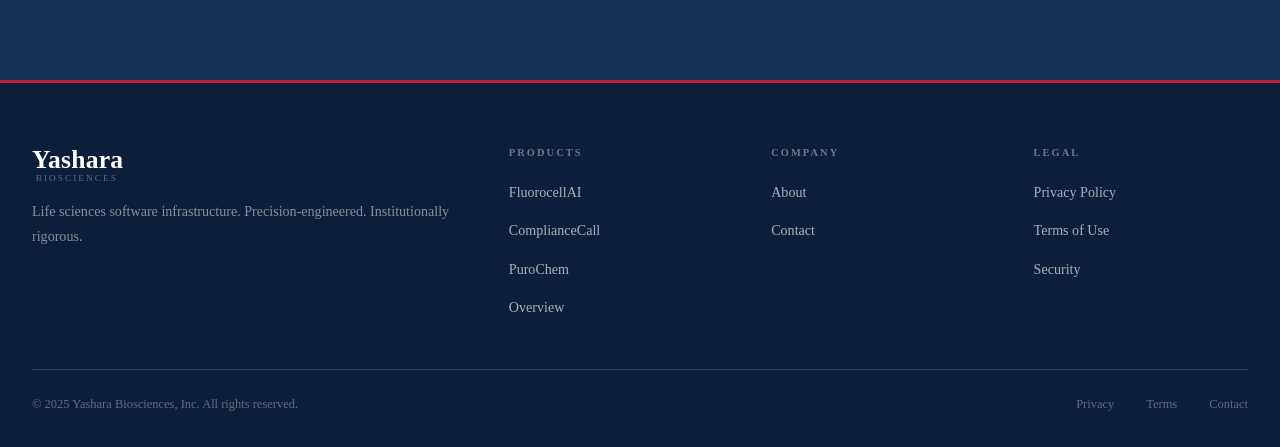
==== commit 26aa6cfa: "Remove fixed product count references across site Co-Authored-By: Claude Sonnet 4.6 <noreply@anthrop" ====
--- a/about.html
+++ b/about.html
@@ -60,7 +60,7 @@
             <p style="font-family:var(--font-serif);font-size:clamp(1.05rem,1.5vw,1.2rem);color:var(--text-mid);line-height:1.85;">The life sciences software industry has a structural problem. The largest vendors in the space — laboratory information systems, electronic lab notebook providers, compliance management platforms — were built for the enterprise market and subsequently adapted for scientific use. The adaptation is always imperfect. The result is software that asks the investigator to conform to the software's model of the world rather than the reverse.</p>
             <p style="line-height:1.85;color:var(--text-mid);">At the same time, the open-source scientific software ecosystem — ImageJ, CellProfiler, R/Bioconductor, Python — has produced tools of genuine excellence, built by scientists for scientists. But open-source tools exist in perpetual tension between capability and accessibility. They are often not deployable at institutional scale without substantial informatics infrastructure. They rarely come with support, documentation, or the reliability guarantees that a clinical laboratory operating under CLIA obligations requires.</p>
             <p style="line-height:1.85;color:var(--text-mid);">Yashara Biosciences was founded to occupy the space between these two failure modes: software with the domain specificity and scientific depth of the best open-source tools, and the institutional deployability, support infrastructure, and long-term maintenance commitment of commercial software. Built by people who have used microscopes and pipettes and CLIA compliance checklists in practice — not by product managers working from customer surveys.</p>
-            <p style="line-height:1.85;color:var(--text-mid);">We are deliberate about scope. We do not build general-purpose laboratory software and call it life-sciences-specific. We identify a specific domain where the existing tooling is genuinely inadequate for the scientists who depend on it, and we build something better for exactly that domain. FluorocellAI for cell imaging analysis. ComplianceCall for CLIA regulatory compliance. PuroChem for chemical hazard intelligence. Three domains. Three purpose-built platforms. One design philosophy.</p>
+            <p style="line-height:1.85;color:var(--text-mid);">We are deliberate about scope. We do not build general-purpose laboratory software and call it life-sciences-specific. We identify a specific domain where the existing tooling is genuinely inadequate for the scientists who depend on it, and we build something better for exactly that domain. FluorocellAI for cell imaging analysis. ComplianceCall for CLIA regulatory compliance. PuroChem for chemical hazard intelligence. Each domain addressed on its own terms. One design philosophy.</p>
         </div>
     </div>
 </section>
@@ -141,7 +141,7 @@
             </div>
             <div style="background:var(--white);padding:2rem 2rem;border-left:3px solid var(--rule);">
                 <h4 style="font-size:0.95rem;color:var(--navy);margin-bottom:0.6rem;">We are not trying to be everything to everyone.</h4>
-                <p style="font-size:0.88rem;line-height:1.75;color:var(--text-mid);">Every feature request we receive that is outside the core scope of one of our three products receives serious consideration and a polite decline if it would pull the product away from the depth of coverage we consider essential. We would rather do three things exceptionally well than ten things adequately. Our users rely on us for depth, not breadth.</p>
+                <p style="font-size:0.88rem;line-height:1.75;color:var(--text-mid);">Every feature request we receive that is outside the core scope of one of our products receives serious consideration and a polite decline if it would pull the product away from the depth of coverage we consider essential. We would rather do a small number of things exceptionally well than many things adequately. Our users rely on us for depth, not breadth.</p>
             </div>
             <div style="background:var(--white);padding:2rem 2rem;border-left:3px solid var(--rule);">
                 <h4 style="font-size:0.95rem;color:var(--navy);margin-bottom:0.6rem;">We are not a large company pretending to be a startup.</h4>
